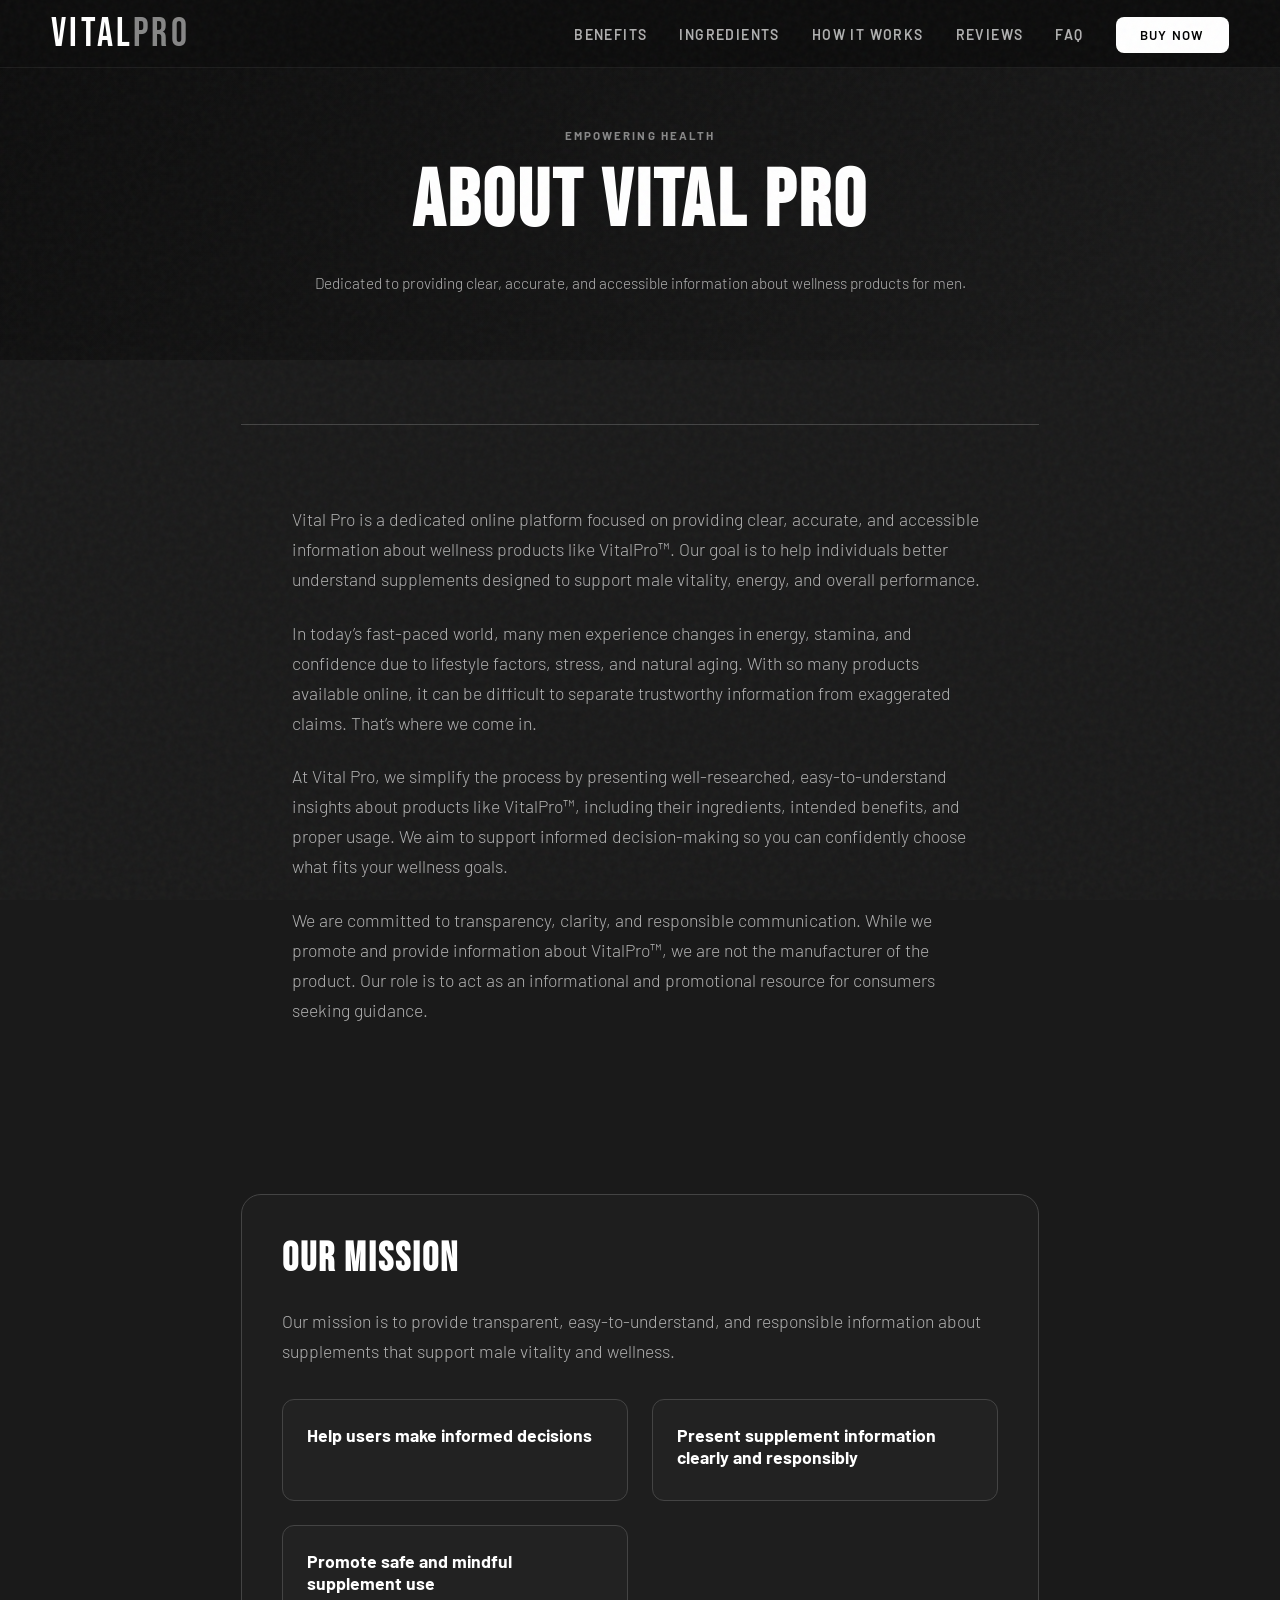
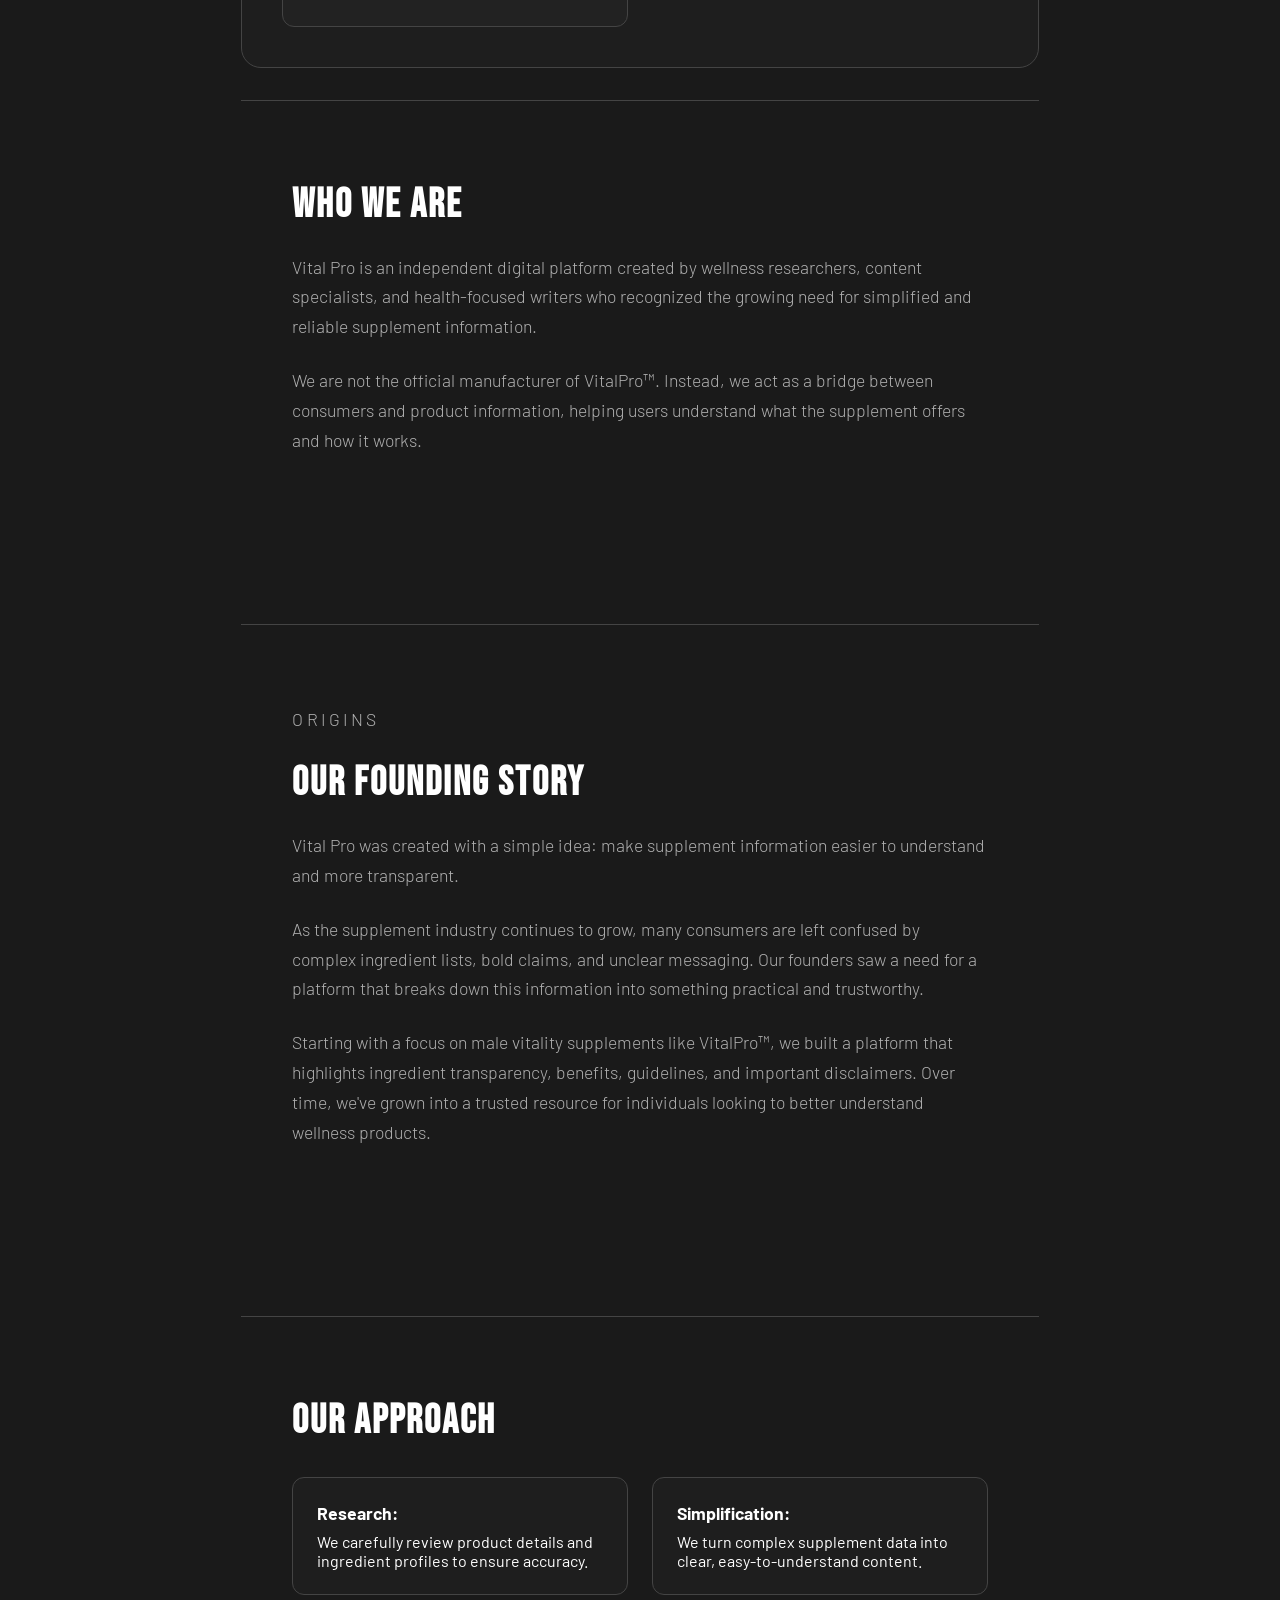
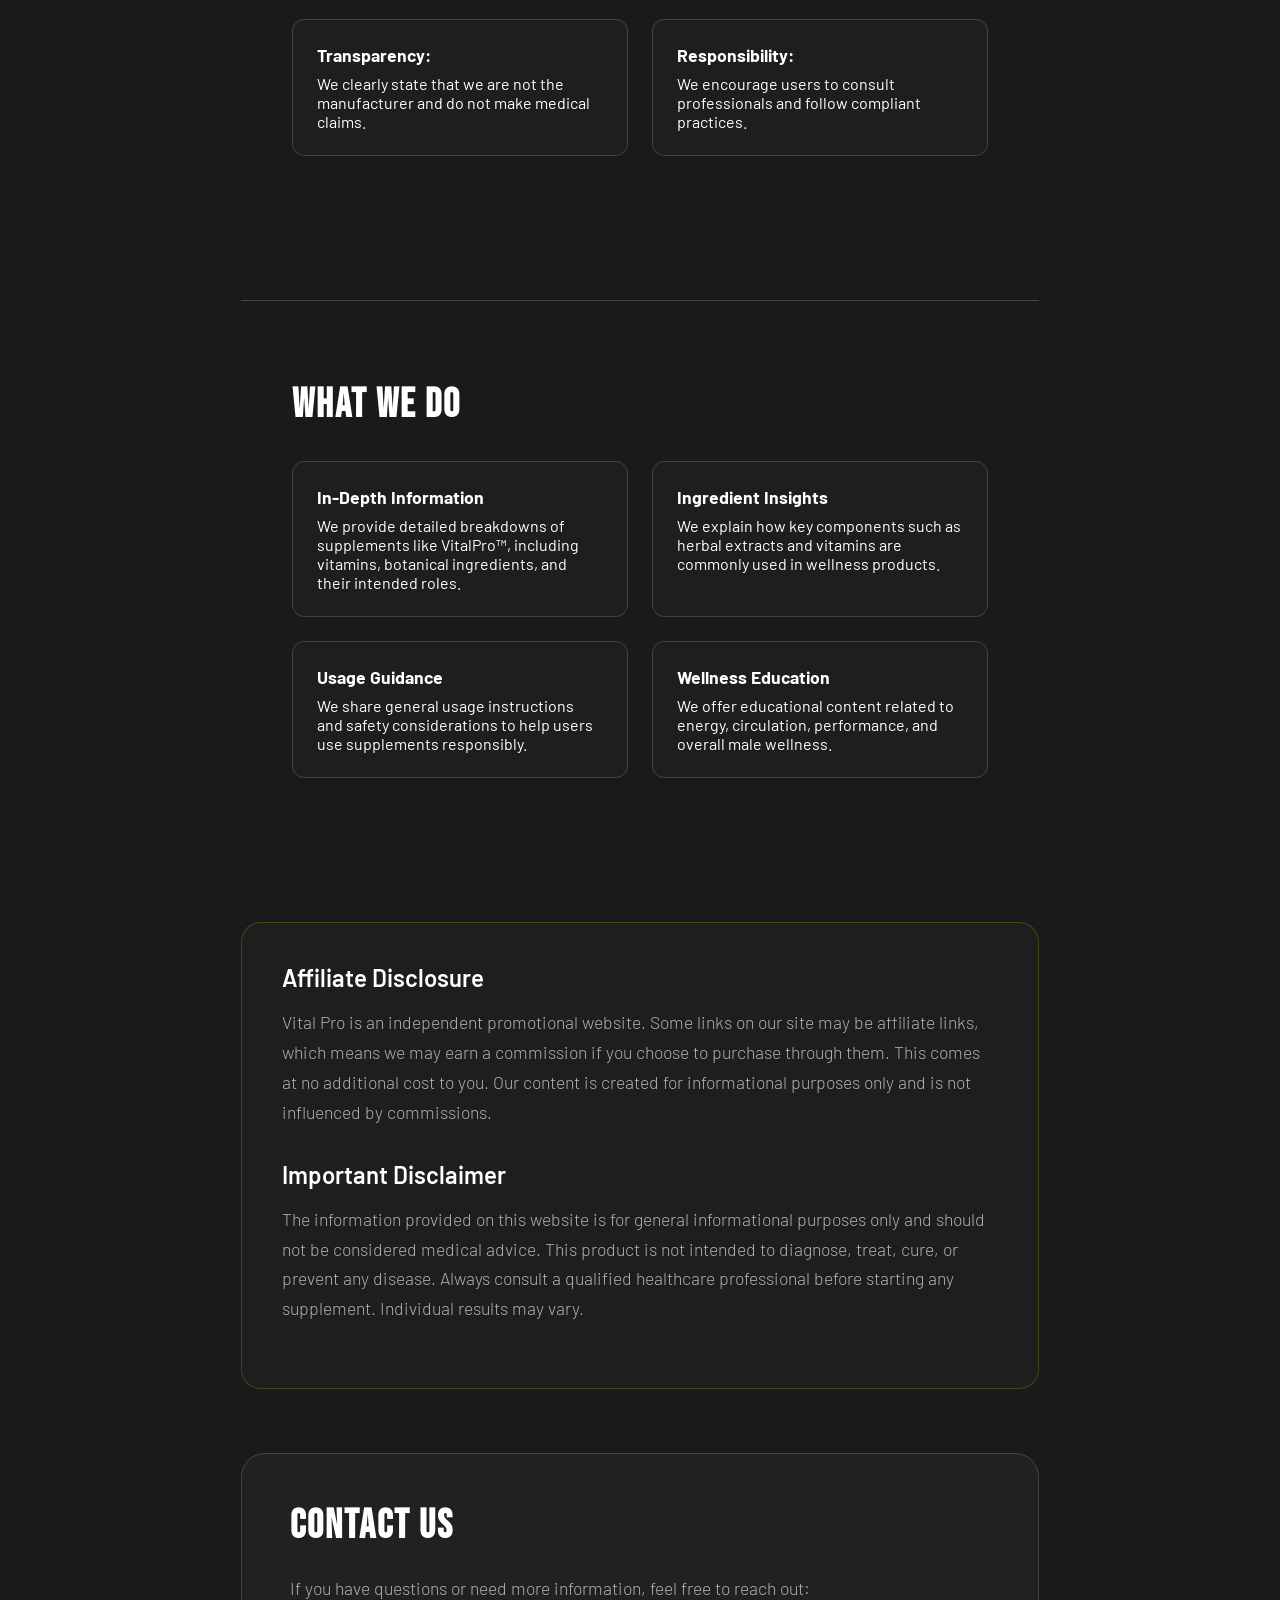
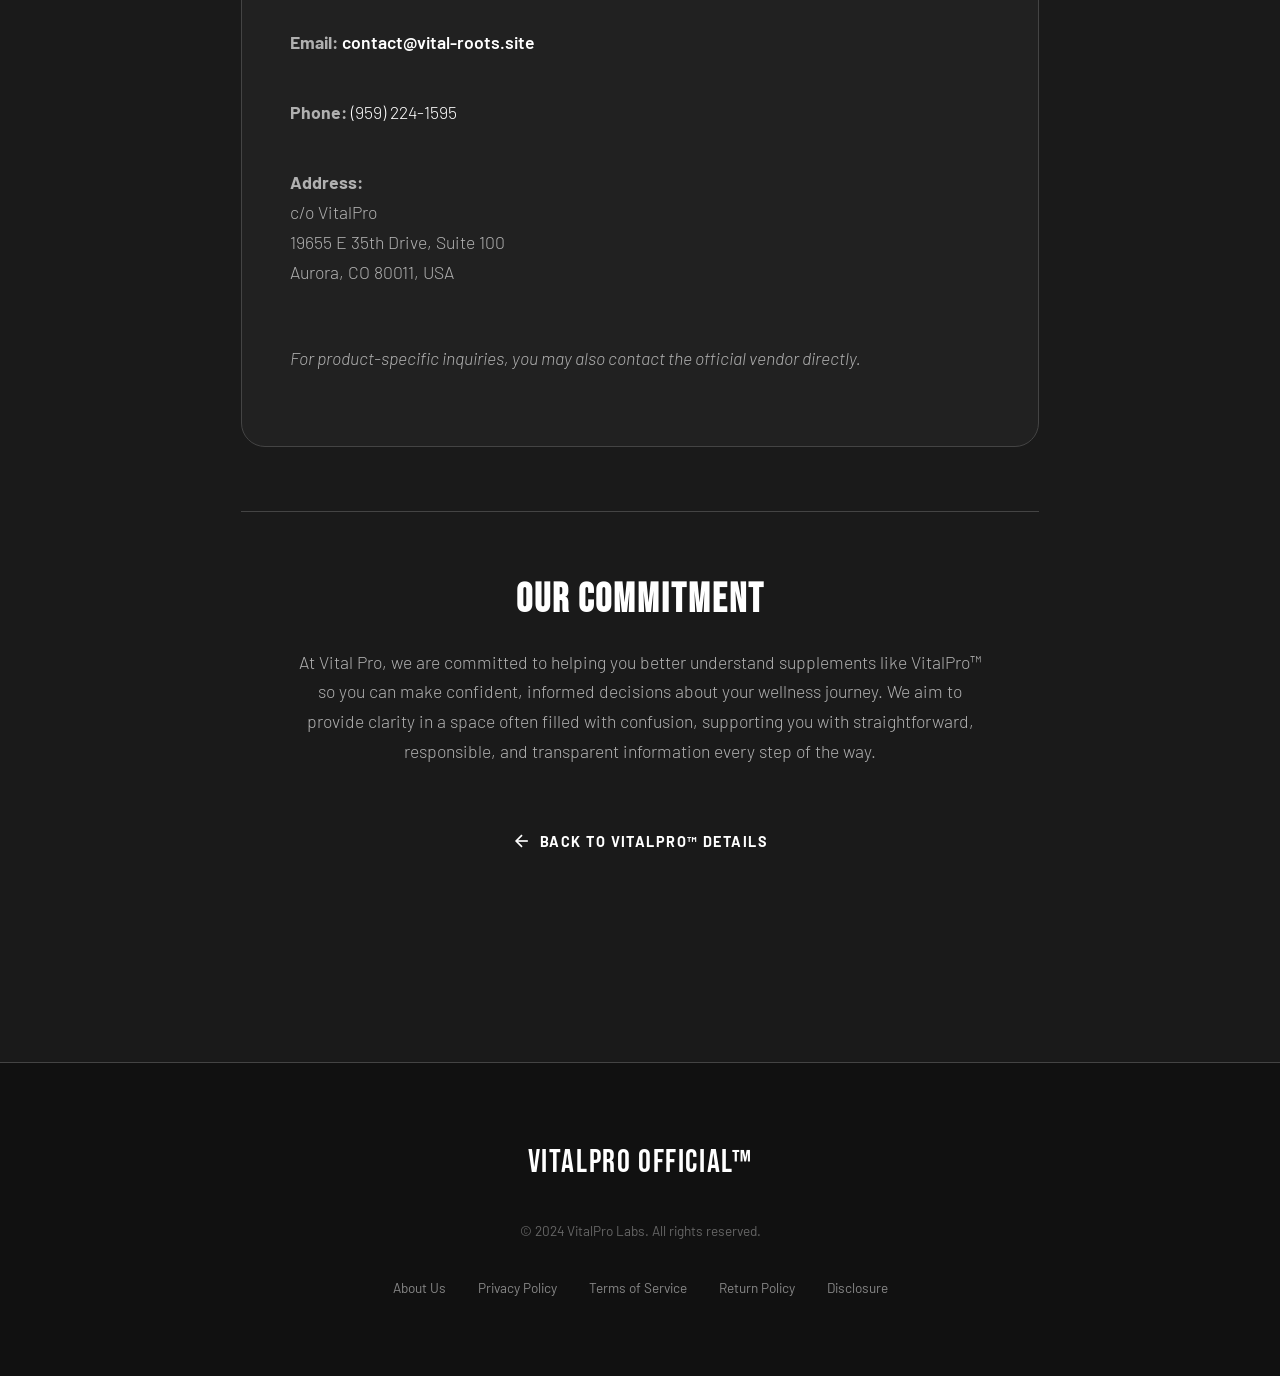
==== about-us.html @ 3b68b905 "finally completed" ====
<!DOCTYPE html>
<html lang="en">

<head>
    <meta charset="UTF-8">
    <meta name="viewport" content="width=device-width, initial-scale=1.0">
    <title>About Us | Vital Pro - Empowering Health</title>
    <meta name="description" content="Learn about Vital Pro, our mission to provide transparent and accessible information about wellness products for men.">
    
    <!-- Google Fonts -->
    <link rel="preconnect" href="https://fonts.googleapis.com">
    <link rel="preconnect" href="https://fonts.gstatic.com" crossorigin>
    <link href="https://fonts.googleapis.com/css2?family=Barlow:wght@300;400;500;600;700&family=Bebas+Neue&display=swap" rel="stylesheet">
    
    <link rel="stylesheet" href="style.css">
    <style>
        .about-hero {
            padding: 8rem var(--section-px) 4rem;
            background: linear-gradient(135deg, #0D0D0D 0%, #1A1A1A 100%);
            text-align: center;
        }

        .about-content {
            padding: 4rem var(--section-px);
            max-width: 900px;
            margin: 0 auto;
        }

        .about-section {
            margin-bottom: 4rem;
        }

        .about-section h2 {
            font-family: 'Bebas Neue', sans-serif;
            font-size: 2.5rem;
            color: var(--text);
            margin-bottom: 1.5rem;
            letter-spacing: 0.05em;
        }

        .about-section h3 {
            font-size: 1.5rem;
            color: var(--text);
            margin-bottom: 1rem;
            font-weight: 600;
        }

        .about-section p {
            font-size: 1.1rem;
            line-height: 1.7;
            color: var(--text-muted);
            margin-bottom: 1.5rem;
            font-weight: 300;
        }

        .mission-box {
            background: rgba(255, 255, 255, 0.02);
            border: 1px solid var(--border);
            padding: 2.5rem;
            border-radius: 20px;
            margin: 2rem 0;
        }

        .about-list {
            list-style: none;
            padding: 0;
            display: grid;
            grid-template-columns: repeat(auto-fit, minmax(280px, 1fr));
            gap: 1.5rem;
            margin-top: 2rem;
        }

        .about-item {
            background: rgba(255, 255, 255, 0.02);
            border: 1px solid var(--border);
            padding: 1.5rem;
            border-radius: 12px;
        }

        .about-item strong {
            display: block;
            color: var(--text);
            margin-bottom: 0.5rem;
            font-size: 1.1rem;
        }

        .contact-card {
            background: rgba(255, 255, 255, 0.03);
            border: 1px solid var(--border);
            padding: 3rem;
            border-radius: 24px;
            margin-top: 4rem;
        }

        .contact-details {
            display: flex;
            flex-direction: column;
            gap: 1rem;
            margin-top: 1.5rem;
        }

        .contact-link {
            color: var(--text);
            text-decoration: none;
            font-weight: 600;
            transition: opacity 0.2s;
        }

        .contact-link:hover {
            opacity: 0.7;
        }

        .back-link {
            display: inline-flex;
            align-items: center;
            gap: 0.5rem;
            color: var(--text);
            text-decoration: none;
            font-weight: 700;
            text-transform: uppercase;
            letter-spacing: 0.1em;
            margin-top: 4rem;
            font-size: 0.9rem;
            transition: transform 0.2s;
        }

        .back-link:hover {
            transform: translateX(-5px);
        }

        .back-link svg {
            width: 20px;
            height: 20px;
        }

        @media (max-width: 768px) {
            .about-hero {
                padding: 6rem var(--section-px) 3rem;
            }
            .about-section h2 {
                font-size: 2rem;
            }
        }
    </style>
</head>

<body>

    <!-- NAVBAR -->
    <nav class="navbar">
        <div class="navbar__inner">
            <a href="index.html" class="navbar__brand">VITAL<em>PRO</em></a>
            <ul class="navbar__links">
                <li><a href="index.html#benefits">Benefits</a></li>
                <li><a href="index.html#ingredients">Ingredients</a></li>
                <li><a href="index.html#how-it-works">How It Works</a></li>
                <li><a href="index.html#reviews">Reviews</a></li>
                <li><a href="index.html#faq">FAQ</a></li>
                <li><a href="index.html#order" class="navbar__buy">Buy Now</a></li>
            </ul>
        </div>
    </nav>

    <!-- HERO -->
    <header class="about-hero">
        <p class="results-section__tag">Empowering Health</p>
        <h1 class="results-section__title" style="font-size: clamp(3rem, 8vw, 5rem);">About Vital Pro</h1>
        <p class="results-section__lead" style="max-width: 700px; margin: 0 auto;">Dedicated to providing clear, accurate, and accessible information about wellness products for men.</p>
    </header>

    <main class="about-content">
        <!-- Intro Section -->
        <section class="about-section">
            <p>
                Vital Pro is a dedicated online platform focused on providing clear, accurate, and accessible information about wellness products like VitalPro™. Our goal is to help individuals better understand supplements designed to support male vitality, energy, and overall performance.
            </p>
            <p>
                In today’s fast-paced world, many men experience changes in energy, stamina, and confidence due to lifestyle factors, stress, and natural aging. With so many products available online, it can be difficult to separate trustworthy information from exaggerated claims. That’s where we come in.
            </p>
            <p>
                At Vital Pro, we simplify the process by presenting well-researched, easy-to-understand insights about products like VitalPro™, including their ingredients, intended benefits, and proper usage. We aim to support informed decision-making so you can confidently choose what fits your wellness goals.
            </p>
            <p>
                We are committed to transparency, clarity, and responsible communication. While we promote and provide information about VitalPro™, we are not the manufacturer of the product. Our role is to act as an informational and promotional resource for consumers seeking guidance.
            </p>
        </section>

        <!-- Mission -->
        <section class="about-section mission-box">
            <h2>Our Mission</h2>
            <p>Our mission is to provide transparent, easy-to-understand, and responsible information about supplements that support male vitality and wellness.</p>
            <ul class="about-list">
                <li class="about-item">
                    <strong>Help users make informed decisions</strong>
                </li>
                <li class="about-item">
                    <strong>Present supplement information clearly and responsibly</strong>
                </li>
                <li class="about-item">
                    <strong>Promote safe and mindful supplement use</strong>
                </li>
            </ul>
        </section>

        <!-- Who We Are -->
        <section class="about-section">
            <h2>Who We Are</h2>
            <p>Vital Pro is an independent digital platform created by wellness researchers, content specialists, and health-focused writers who recognized the growing need for simplified and reliable supplement information.</p>
            <p>We are not the official manufacturer of VitalPro™. Instead, we act as a bridge between consumers and product information, helping users understand what the supplement offers and how it works.</p>
        </section>

        <!-- Origins -->
        <section class="about-section">
            <p class="results-section__tag" style="text-align: left;">Origins</p>
            <h2>Our Founding Story</h2>
            <p>Vital Pro was created with a simple idea: make supplement information easier to understand and more transparent.</p>
            <p>As the supplement industry continues to grow, many consumers are left confused by complex ingredient lists, bold claims, and unclear messaging. Our founders saw a need for a platform that breaks down this information into something practical and trustworthy.</p>
            <p>Starting with a focus on male vitality supplements like VitalPro™, we built a platform that highlights ingredient transparency, benefits, guidelines, and important disclaimers. Over time, we've grown into a trusted resource for individuals looking to better understand wellness products.</p>
        </section>

        <!-- Approach -->
        <section class="about-section">
            <h2>Our Approach</h2>
            <div class="about-list">
                <div class="about-item">
                    <strong>Research:</strong>
                    We carefully review product details and ingredient profiles to ensure accuracy.
                </div>
                <div class="about-item">
                    <strong>Simplification:</strong>
                    We turn complex supplement data into clear, easy-to-understand content.
                </div>
                <div class="about-item">
                    <strong>Transparency:</strong>
                    We clearly state that we are not the manufacturer and do not make medical claims.
                </div>
                <div class="about-item">
                    <strong>Responsibility:</strong>
                    We encourage users to consult professionals and follow compliant practices.
                </div>
            </div>
        </section>

        <!-- What We Do -->
        <section class="about-section">
            <h2>What We Do</h2>
            <div class="about-list">
                <div class="about-item">
                    <strong>In-Depth Information</strong>
                    We provide detailed breakdowns of supplements like VitalPro™, including vitamins, botanical ingredients, and their intended roles.
                </div>
                <div class="about-item">
                    <strong>Ingredient Insights</strong>
                    We explain how key components such as herbal extracts and vitamins are commonly used in wellness products.
                </div>
                <div class="about-item">
                    <strong>Usage Guidance</strong>
                    We share general usage instructions and safety considerations to help users use supplements responsibly.
                </div>
                <div class="about-item">
                    <strong>Wellness Education</strong>
                    We offer educational content related to energy, circulation, performance, and overall male wellness.
                </div>
            </div>
        </section>

        <!-- Affiliates & Legal -->
        <section class="about-section mission-box" style="border-style: solid; border-color: rgba(255,215,0,0.2);">
            <h3>Affiliate Disclosure</h3>
            <p>Vital Pro is an independent promotional website. Some links on our site may be affiliate links, which means we may earn a commission if you choose to purchase through them. This comes at no additional cost to you. Our content is created for informational purposes only and is not influenced by commissions.</p>
            
            <h3 style="margin-top: 2rem;">Important Disclaimer</h3>
            <p>The information provided on this website is for general informational purposes only and should not be considered medical advice. This product is not intended to diagnose, treat, cure, or prevent any disease. Always consult a qualified healthcare professional before starting any supplement. Individual results may vary.</p>
        </section>

        <!-- Contact Us -->
        <section class="about-section contact-card">
            <h2>Contact Us</h2>
            <p>If you have questions or need more information, feel free to reach out:</p>
            <div class="contact-details">
                <p><strong>Email:</strong> <a href="mailto:contact@vital-roots.site" class="contact-link">contact@vital-roots.site</a></p>
                <p><strong>Phone:</strong> <span style="color: var(--text);">(959) 224-1595</span></p>
                <p><strong>Address:</strong><br>
                c/o VitalPro<br>
                19655 E 35th Drive, Suite 100<br>
                Aurora, CO 80011, USA</p>
            </div>
            <p style="margin-top: 2rem; font-style: italic;">For product-specific inquiries, you may also contact the official vendor directly.</p>
        </section>

        <!-- Commitment -->
        <section class="about-section" style="text-align: center; border-top: 1px solid var(--border); padding-top: 4rem;">
            <h2>Our Commitment</h2>
            <p style="max-width: 700px; margin: 0 auto;">
                At Vital Pro, we are committed to helping you better understand supplements like VitalPro™ so you can make confident, informed decisions about your wellness journey. We aim to provide clarity in a space often filled with confusion, supporting you with straightforward, responsible, and transparent information every step of the way.
            </p>
            
            <a href="index.html" class="back-link">
                <svg viewBox="0 0 24 24" fill="none" stroke="currentColor" stroke-width="2">
                    <line x1="19" y1="12" x2="5" y2="12"></line>
                    <polyline points="12 19 5 12 12 5"></polyline>
                </svg>
                Back to VitalPro™ Details
            </a>
        </section>
    </main>

    <!-- FOOTER -->
    <footer class="footer">
        <div class="footer__container">
            <div class="footer__brand">VITALPRO OFFICIAL™</div>
            <p class="footer__copyright">© 2024 VitalPro Labs. All rights reserved.</p>
            <div class="footer__links">
                <a href="about-us.html">About Us</a>
                <a href="privacy-policy.html">Privacy Policy</a>
                <a href="terms-of-use.html">Terms of Service</a>
                <a href="return-policy.html">Return Policy</a>
                <a href="disclosure.html">Disclosure</a>
            </div>
        </div>
    </footer>

</body>

</html>
---- style.css ----
/* ── RESET & BASE ── */
*,
*::before,
*::after {
    box-sizing: border-box;
    margin: 0;
    padding: 0;
}

:root {
    --bg: #1A1A1A;
    --bg-soft: #2A2A2A;
    --bg-panel: #222222;
    --text: #FFFFFF;
    --text-muted: #B0B0B0;
    --border: #444444;
    --glass: rgba(255, 255, 255, 0.04);
    --glass-b: rgba(255, 255, 255, 0.08);
    --ink: #1A1A1A;
    --nav-height: 68px;
    --ticker-height: 30px;
    --hero-height: calc(100vh - var(--nav-height) - var(--ticker-height));
    --section-px: clamp(1.5rem, 4vw, 5rem);
}

html {
    scroll-behavior: smooth;
}

body {
    font-family: 'Barlow', sans-serif;
    background: var(--bg);
    color: var(--text);
    overflow-x: hidden;
}

/* ── SUBTLE NOISE TEXTURE ── */
body::before {
    content: '';
    position: fixed;
    inset: 0;
    background-image: url("data:image/svg+xml,%3Csvg viewBox='0 0 200 200' xmlns='http://www.w3.org/2000/svg'%3E%3Cfilter id='n'%3E%3CfeTurbulence type='fractalNoise' baseFrequency='0.75' numOctaves='4' stitchTiles='stitch'/%3E%3C/filter%3E%3Crect width='100%25' height='100%25' filter='url(%23n)' opacity='1'/%3E%3C/svg%3E");
    opacity: 0.04;
    pointer-events: none;
    z-index: 9999;
}

/* ── NAVBAR ── */
.navbar {
    position: fixed;
    top: 0;
    left: 0;
    width: 100%;
    height: var(--nav-height);
    background: rgba(13, 13, 13, 0.96);
    backdrop-filter: blur(24px);
    -webkit-backdrop-filter: blur(24px);
    border-bottom: 1px solid rgba(255, 255, 255, 0.07);
    padding: 0 var(--section-px);
    z-index: 100;
}

.navbar__inner {
    max-width: 1280px;
    width: 100%;
    height: 100%;
    margin: 0 auto;
    display: flex;
    justify-content: space-between;
    align-items: center;
}

.navbar__brand {
    font-family: 'Bebas Neue', sans-serif;
    font-size: 2.5rem;
    color: var(--text);
    text-decoration: none;
    letter-spacing: 0.08em;
    line-height: 1;
}

.navbar__brand em {
    font-style: normal;
    color: var(--text);
    opacity: 0.5;
}

.navbar__links {
    display: flex;
    gap: 2rem;
    list-style: none;
    align-items: center;
}

.navbar__links a {
    color: var(--text-muted);
    text-decoration: none;
    font-weight: 600;
    font-size: 0.875rem;
    text-transform: uppercase;
    letter-spacing: 0.1em;
    transition: color 0.2s;
}

.navbar__links a:hover {
    color: var(--text);
}

/* Navbar Buy Now button */
.navbar__buy {
    background: #fff;
    color: #000 !important;
    padding: 0.6rem 1.5rem;
    border-radius: 8px;
    transition: background 0.2s, transform 0.15s, box-shadow 0.2s !important;
    font-weight: 700;
    font-size: 0.82rem !important;
}

.navbar__buy:hover {
    color: #000 !important;
    background: #E8E8E8;
    transform: translateY(-1px);
    box-shadow: 0 6px 24px rgba(255, 255, 255, 0.15) !important;
}

/* ── TICKER (Tightened) ── */
.ticker-bar {
    position: relative;
    z-index: 10;
    height: 34px;
    background: #111111;
    border-bottom: 1px solid var(--border);
    overflow: hidden;
    white-space: nowrap;
    margin-top: var(--nav-height);
    display: flex;
    align-items: center;
    padding: 0 var(--section-px);
}

@media (max-height: 800px) {
    :root {
        --ticker-height: 30px;
    }

    .ticker-bar {
        height: 30px;
        font-size: 0.75rem;
    }
}

.ticker-inner {
    display: inline-flex;
    gap: 3rem;
    animation: ticker 40s linear infinite;
}

.ticker-item {
    display: inline-flex;
    align-items: center;
    gap: 0.55rem;
    color: var(--text-muted);
}

.ticker-item svg {
    width: 12px;
    height: 12px;
    color: var(--text);
    flex-shrink: 0;
}

.ticker-item span {
    font-size: 0.7rem;
    font-weight: 600;
    letter-spacing: 0.12em;
    text-transform: uppercase;
}

/* ── HERO ── */
.hero {
    position: relative;
    min-height: var(--hero-height);
    display: flex;
    align-items: center;
    padding: 0 var(--section-px);
    background: #0D0D0D;
    overflow: visible;
    /* Changed from hidden to prevent cropping */
}

/* Inner grid — same pattern as all other sections */
.hero__inner {
    max-width: 1440px;
    /* Increased from 1280px for better spread on wide screens */
    width: 100%;
    margin: 0 auto;
    display: grid;
    grid-template-columns: 1.1fr 0.9fr;
    align-items: center;
    gap: clamp(1.5rem, 4vw, 4rem);
    min-height: var(--hero-height);
    padding: 2rem 0;
    /* Vertical breathing room */
    position: relative;
    z-index: 1;
}

/* Hero background */
.hero__bg {
    position: absolute;
    inset: 0;
    background:
        radial-gradient(ellipse 55% 70% at 72% 50%, rgba(255, 255, 255, 0.03) 0%, transparent 65%),
        linear-gradient(135deg, #1A1A1A 0%, #1E1E1E 50%, #1C1C1C 100%);
    z-index: 0;
}

/* Right panel — soft black */
.hero::after {
    content: '';
    position: absolute;
    right: 0;
    top: 0;
    width: 48%;
    height: 100%;
    background: var(--bg-soft);
    clip-path: polygon(8% 0%, 100% 0%, 100% 100%, 0% 100%);
    z-index: 0;
}

.hero__copy {
    position: relative;
    z-index: 5;
    display: flex;
    flex-direction: column;
    justify-content: center;
    min-width: 0;
    /* Compress vertically on short screens */
    overflow: visible;
}

.hero__badge-pill {
    display: inline-flex;
    align-items: center;
    gap: 0.6rem;
    background: rgba(255, 255, 255, 0.05);
    border: 1px solid rgba(255, 255, 255, 0.1);
    padding: 0.45rem 1rem;
    border-radius: 100px;
    font-size: 0.68rem;
    font-weight: 700;
    color: var(--text-muted);
    text-transform: uppercase;
    letter-spacing: 0.1em;
    margin-bottom: 0.3rem;
    width: fit-content;
    opacity: 0;
    animation: fadeUp 0.6s 0.1s ease forwards;
}

.hero__badge-pill .dot {
    width: 6px;
    height: 6px;
    background: #FF3D77;
    border-radius: 50%;
    box-shadow: 0 0 10px rgba(255, 61, 119, 0.5);
}

.hero__main-title {
    font-family: 'Barlow', sans-serif;
    font-size: clamp(1.4rem, 3.8svh, 3rem);
    /* Smaller scale */
    font-weight: 900;
    line-height: 0.9;
    color: var(--text);
    margin-bottom: 0.2rem;
    letter-spacing: -0.03em;
    opacity: 0;
    animation: fadeUp 0.7s 0.2s ease forwards;
}

.hero__main-title span {
    color: rgba(255, 255, 255, 0.3);
}

.hero__lead-text {
    font-size: clamp(0.85rem, 1svh, 0.95rem);
    font-weight: 400;
    line-height: 1.4;
    color: var(--text-muted);
    margin-bottom: 0.2rem;
    /* Significantly reduced gap */
    max-width: 420px;
    opacity: 0;
    animation: fadeUp 0.7s 0.3s ease forwards;
}

.hero__benefits-list {
    margin-bottom: 0.3rem;
    opacity: 0;
    animation: fadeUp 0.7s 0.4s ease forwards;
}

.hero__benefits-title {
    font-size: 0.88rem;
    font-weight: 600;
    color: var(--text);
    margin-bottom: 0.3rem;
    opacity: 0.9;
}

.check-list {
    list-style: none;
    display: flex;
    flex-direction: column;
    gap: 0.2rem;
    /* Even tighter */
}

.check-list li {
    display: flex;
    align-items: center;
    gap: 0.7rem;
    font-size: clamp(0.75rem, 0.8svh, 0.88rem);
    /* Slightly smaller */
    font-weight: 500;
    color: var(--text-muted);
}

.check-circle {
    width: 22px;
    height: 22px;
    background: rgba(255, 255, 255, 0.08);
    border-radius: 50%;
    display: flex;
    align-items: center;
    justify-content: center;
    flex-shrink: 0;
}

.check-circle svg {
    width: 14px;
    height: 14px;
    color: var(--text);
}

/* Thumbnail styles removed */

/* Old CTA Button styles preserved further down */

.hero__availability {
    display: flex;
    align-items: center;
    gap: 0.6rem;
    font-size: clamp(0.7rem, 0.8vw, 0.82rem);
    color: var(--text-muted);
}

.status-dot {
    width: 8px;
    height: 8px;
    background: #4ADE80;
    /* Green availability signal */
    border-radius: 50%;
    box-shadow: 0 0 8px rgba(74, 222, 128, 0.6);
    animation: pulse 2s infinite;
}

/* ── WHY BOX ── */
.why-box {
    background: var(--bg-soft);
    border: 1px solid var(--border);
    border-radius: 12px;
    padding: 0.9rem 1.3rem;
    margin-bottom: 0.95rem;
    opacity: 0;
    animation: fadeUp 0.7s 0.55s ease forwards;
}

.why-box h2 {
    font-family: 'Bebas Neue', sans-serif;
    font-size: 1.35rem;
    letter-spacing: 0.12em;
    color: var(--text);
    margin-bottom: 0.7rem;
}

.benefits {
    list-style: none;
    display: grid;
    grid-template-columns: 1fr 1fr;
    gap: 0.45rem 1.2rem;
}

.benefits li {
    font-size: 0.88rem;
    font-weight: 400;
    color: var(--text-muted);
    display: flex;
    align-items: center;
    gap: 0.45rem;
    line-height: 1.35;
}

.benefits li svg.icon-check {
    color: var(--text);
    width: 15px;
    height: 15px;
    flex-shrink: 0;
}

/* ── CTA GROUP ── */
.cta-group {
    display: flex;
    flex-direction: column;
    gap: 0.4rem;
    opacity: 0;
    animation: fadeUp 0.7s 0.55s ease forwards;
}

.cta-btn {
    display: inline-flex;
    align-items: center;
    justify-content: center;
    gap: 0.85rem;
    padding: 0.55rem 2.2rem;
    /* Ultra-slim height */
    background: #FFFFFF;
    color: #000000;
    border-radius: 12px;
    font-size: 0.85rem;
    /* Smaller text for slim look */
    font-weight: 800;
    text-transform: uppercase;
    letter-spacing: 0.06em;
    text-decoration: none;
    transition: background 0.2s ease, transform 0.2s ease, box-shadow 0.2s ease;
    box-shadow: 0 8px 32px rgba(255, 255, 255, 0.12);
    width: fit-content;
}

.cta-btn:hover {
    background: #EBEBEB;
    transform: translateY(-2px);
    box-shadow: 0 14px 44px rgba(255, 255, 255, 0.2);
}

.cta-btn:active {
    transform: translateY(0);
}

.icon-arrow,
.icon-flame {
    width: 18px;
    height: 18px;
    flex-shrink: 0;
}

.cta-btn .icon-arrow {
    transition: transform 0.2s;
}

.cta-btn:hover .icon-arrow {
    transform: translateX(4px);
}

.discount-note {
    font-size: 0.78rem;
    color: #666666;
    font-style: italic;
    display: flex;
    align-items: center;
    gap: 0.4rem;
}

.discount-note strong {
    color: var(--text-muted);
    font-style: normal;
}

.discount-note .icon-flame {
    color: #FF7A30;
    width: 14px;
    height: 14px;
}

/* ── RIGHT VISUAL ── */
.hero__visual {
    position: relative;
    z-index: 2;
    display: flex;
    justify-content: center;
    align-items: center;
    height: 100%;
    min-width: 0;
}

.product-wrap {
    position: relative;
    height: clamp(450px, 96%, 820px);
    /* Taller wrap */
    width: 100%;
    max-width: 500px;
    margin: 0 auto;
}

.product-img {
    width: 100%;
    height: 100%;
    object-fit: contain;
    filter:
        drop-shadow(0 24px 48px rgba(0, 0, 0, 0.7)) drop-shadow(0 0 40px rgba(255, 255, 255, 0.06));
    animation: floatImg 5s ease-in-out infinite;
    position: relative;
    z-index: 1;
    transform: scale(1.6);
    /* Even larger scale */
}

/* Radial glow blob */
.glow {
    position: absolute;
    top: 50%;
    left: 50%;
    width: 120%;
    height: 120%;
    /* Larger glow for larger image */
    transform: translate(-50%, -50%);
    background: radial-gradient(circle,
            rgba(255, 255, 255, 0.08) 0%,
            rgba(255, 255, 255, 0.02) 40%,
            transparent 70%);
    border-radius: 50%;
    animation: breathe 4s ease-in-out infinite;
    pointer-events: none;
}

/* ── STAT CHIPS ── */
.chip {
    position: absolute;
    background: rgba(28, 28, 28, 0.95);
    border: 1px solid var(--border);
    backdrop-filter: blur(16px);
    -webkit-backdrop-filter: blur(16px);
    border-radius: 10px;
    padding: 0.55rem 1rem;
    font-size: 0.8rem;
    font-weight: 600;
    white-space: nowrap;
    z-index: 3;
    opacity: 0;
    animation: popIn 0.5s ease forwards;
    box-shadow: 0 4px 20px rgba(0, 0, 0, 0.5);
}

.chip--1 {
    top: 12%;
    left: 2%;
    animation-delay: 0.9s;
}

.chip--2 {
    bottom: 18%;
    left: 5%;
    animation-delay: 1.2s;
}

.chip--3 {
    top: 38%;
    right: 2%;
    animation-delay: 1.5s;
}

.chip__label {
    color: #666666;
    font-weight: 400;
    display: block;
    font-size: 0.65rem;
    letter-spacing: 0.08em;
    text-transform: uppercase;
}

.chip__val {
    color: var(--text);
    font-size: 1.05rem;
    display: block;
    margin-top: 2px;
    font-weight: 700;
}

/* ── MEDIUM SCREEN (900–1280px) ── */
@media (min-width: 900px) and (max-width: 1280px) {
    .hero__inner {
        gap: 2rem;
    }

    .hero__main-title {
        font-size: clamp(1.8rem, 2.8vw, 3rem);
    }

    .check-list li {
        font-size: 0.84rem;
    }

    .product-wrap {
        height: clamp(360px, 78%, 640px);
    }

    .chip {
        padding: 0.42rem 0.78rem;
        font-size: 0.72rem;
    }

    .chip__val {
        font-size: 0.88rem;
    }
}

/* ── MOBILE (< 900px) ── */
@media (max-width: 900px) {
    :root {
        --section-px: 1.25rem;
    }

    .hero {
        height: auto;
        min-height: 100svh;
        align-items: flex-start;
        padding: 2.5rem var(--section-px) 3rem;
    }

    .hero__inner {
        grid-template-columns: 1fr;
        gap: 2rem;
        text-align: center;
        height: auto;
    }

    .hero::after {
        display: none;
    }

    .hero__copy {
        max-width: 100%;
        align-items: center;
    }

    .check-list {
        grid-template-columns: 1fr;
        text-align: left;
    }

    .hero__badge-pill {
        margin: 0 auto clamp(0.5rem, 1.2svh, 1rem);
    }

    .hero__lead-text {
        max-width: 100%;
    }

    .cta-group {
        align-items: center;
    }

    .hero__visual {
        order: -1;
        height: auto;
    }

    .chip--1,
    .chip--2,
    .chip--3 {
        display: none;
    }

    .product-wrap {
        height: clamp(220px, 45vw, 320px);
        aspect-ratio: 3/4;
        margin: 0 auto;
    }
}

/* ── ANIMATIONS ── */
@keyframes fadeUp {
    from {
        opacity: 0;
        transform: translateY(20px);
    }

    to {
        opacity: 1;
        transform: translateY(0);
    }
}

@keyframes floatImg {

    0%,
    100% {
        transform: translateY(0);
    }

    50% {
        transform: translateY(-12px);
    }
}

@keyframes breathe {

    0%,
    100% {
        opacity: 0.7;
        transform: translate(-50%, -50%) scale(1);
    }

    50% {
        opacity: 1;
        transform: translate(-50%, -50%) scale(1.18);
    }
}

@keyframes pulse {

    0%,
    100% {
        opacity: 1;
        transform: scale(1);
    }

    50% {
        opacity: 0.35;
        transform: scale(0.65);
    }
}

@keyframes ticker {
    from {
        transform: translateX(0);
    }

    to {
        transform: translateX(-50%);
    }
}

@keyframes popIn {
    from {
        opacity: 0;
        transform: scale(0.75);
    }

    to {
        opacity: 1;
        transform: scale(1);
    }
}

@keyframes shine-sweep {
    0% {
        transform: translateX(-130%);
    }

    60% {
        transform: translateX(200%);
    }

    100% {
        transform: translateX(200%);
    }
}

/* ── WHY MEN SECTION ── */
.why-section {
    background: var(--bg-soft);
    border-top: 1px solid var(--border);
    padding: 5rem var(--section-px);
}

.why-section__inner {
    max-width: 1280px;
    margin: 0 auto;
    display: flex;
    flex-direction: column;
    gap: 4rem;
}

/* Centred header block */
.why-section__header {
    text-align: center;
    max-width: 780px;
    margin: 0 auto;
}

.why-section__title {
    font-family: 'Bebas Neue', sans-serif;
    font-size: clamp(2rem, 4vw, 3.2rem);
    letter-spacing: 0.06em;
    color: var(--text);
    margin-bottom: 1.1rem;
    line-height: 1.05;
}

.why-section__lead {
    font-size: clamp(0.95rem, 1.3vw, 1.08rem);
    font-weight: 300;
    line-height: 1.8;
    color: var(--text-muted);
}

/* Symmetric body: equal 50/50 columns, same height */
.why-section__body {
    display: grid;
    grid-template-columns: 1fr 1fr;
    gap: 2.5rem;
    align-items: stretch;
}

/* ── LEFT column ── */
.why-section__left {
    display: flex;
    flex-direction: column;
    gap: 1.5rem;
    justify-content: center;
    padding: 2rem 2.2rem;
    background: rgba(255, 255, 255, 0.03);
    border: 1px solid var(--border);
    border-radius: 16px;
}

.why-section__sub {
    font-size: clamp(0.95rem, 1.2vw, 1.05rem);
    font-weight: 300;
    line-height: 1.8;
    color: var(--text-muted);
}

.why-section__callout {
    display: flex;
    flex-direction: column;
    gap: 0.5rem;
    padding: 1.4rem 1.6rem;
    background: rgba(255, 255, 255, 0.07);
    border: 1px solid rgba(255, 255, 255, 0.18);
    border-left: 3px solid var(--text);
    border-radius: 10px;
    position: relative;
    overflow: hidden;
}

.why-section__callout::before {
    content: '';
    position: absolute;
    inset: 0;
    background: linear-gradient(135deg, rgba(255, 255, 255, 0.04) 0%, transparent 60%);
    pointer-events: none;
}

.why-section__callout-tag {
    font-size: 0.68rem;
    font-weight: 700;
    letter-spacing: 0.18em;
    text-transform: uppercase;
    color: #888888;
    margin-bottom: 0.2rem;
}

.why-section__callout-headline {
    font-family: 'Bebas Neue', sans-serif;
    font-size: clamp(1.4rem, 2.2vw, 1.9rem);
    letter-spacing: 0.04em;
    color: var(--text);
    line-height: 1.1;
}

.why-section__callout-body {
    font-size: 0.92rem;
    font-weight: 300;
    line-height: 1.7;
    color: var(--text-muted);
}

/* ── RIGHT column ── */
.why-section__right {
    padding: 2rem 2.2rem;
    background: rgba(255, 255, 255, 0.03);
    border: 1px solid var(--border);
    border-radius: 16px;
    display: flex;
    flex-direction: column;
}

.why-section__label {
    font-size: 0.75rem;
    font-weight: 700;
    letter-spacing: 0.16em;
    text-transform: uppercase;
    color: #666666;
    margin-bottom: 1.2rem;
}

/* 2x2 grid of impact cards */
.why-section__grid {
    list-style: none;
    display: grid;
    grid-template-columns: 1fr 1fr;
    gap: 1rem;
    flex: 1;
}

.why-section__grid li {
    display: flex;
    flex-direction: column;
    align-items: flex-start;
    gap: 0.65rem;
    padding: 1.1rem 1.2rem;
    background: rgba(255, 255, 255, 0.04);
    border: 1px solid var(--border);
    border-radius: 12px;
    transition: background 0.2s, border-color 0.2s;
    cursor: default;
}

.why-section__grid li:hover {
    background: rgba(255, 255, 255, 0.08);
    border-color: #666666;
}

.why-section__grid li svg {
    width: 20px;
    height: 20px;
    color: var(--text-muted);
    flex-shrink: 0;
}

.why-section__grid li span {
    font-size: 0.9rem;
    font-weight: 500;
    color: var(--text);
    line-height: 1.3;
}

/* Responsive */
@media (max-width: 768px) {
    .why-section {
        padding: 3.5rem var(--section-px);
    }

    .why-section__body {
        grid-template-columns: 1fr;
    }

    .why-section__header {
        text-align: left;
    }

    .why-section__grid {
        grid-template-columns: 1fr 1fr;
    }
}

/* ── ABOUT VITALPRO SECTION ── */
.about-section {
    background: var(--bg);
    border-top: 1px solid var(--border);
    padding: 5rem var(--section-px);
}

.about-section__inner {
    max-width: 1280px;
    margin: 0 auto;
    display: grid;
    grid-template-columns: 1fr 1fr;
    gap: 4rem;
    align-items: start;
}

/* ── LEFT: text ── */
.about-section__content {
    display: flex;
    flex-direction: column;
    gap: 1.6rem;
}

.about-section__tag {
    font-size: 0.72rem;
    font-weight: 700;
    letter-spacing: 0.18em;
    text-transform: uppercase;
    color: #666666;
    margin-bottom: 0.8rem;
}

.about-section__title {
    font-family: 'Bebas Neue', sans-serif;
    font-size: clamp(2rem, 3.5vw, 3rem);
    letter-spacing: 0.05em;
    color: var(--text);
    line-height: 1.05;
    margin: 0;
}

.about-section__lead {
    font-size: clamp(0.93rem, 1.2vw, 1.05rem);
    font-weight: 300;
    line-height: 1.8;
    color: var(--text-muted);
}

/* Focus list */
.about-section__focus {
    display: flex;
    flex-direction: column;
    gap: 0.8rem;
}

.about-section__focus-label {
    font-size: 0.75rem;
    font-weight: 700;
    letter-spacing: 0.14em;
    text-transform: uppercase;
    color: #666666;
}

.about-section__list {
    list-style: none;
    display: flex;
    flex-direction: column;
    gap: 0.6rem;
}

.about-section__list li {
    display: flex;
    align-items: center;
    gap: 0.8rem;
    font-size: 0.95rem;
    font-weight: 500;
    color: var(--text);
    padding: 0.62rem 1rem;
    background: rgba(255, 255, 255, 0.03);
    border: 1px solid var(--border);
    border-radius: 8px;
    transition: background 0.2s, border-color 0.2s;
}

.about-section__list li:hover {
    background: rgba(255, 255, 255, 0.07);
    border-color: #666666;
}

.about-section__list li svg {
    width: 16px;
    height: 16px;
    color: var(--text-muted);
    flex-shrink: 0;
}

/* Conversion trigger */
.about-section__trigger {
    padding: 1.4rem 1.6rem;
    border-left: 3px solid var(--text);
    background: rgba(255, 255, 255, 0.05);
    border-radius: 0 10px 10px 0;
    display: flex;
    flex-direction: column;
    gap: 0.25rem;
}

.about-section__trigger-headline {
    font-family: 'Bebas Neue', sans-serif;
    font-size: clamp(1.3rem, 2vw, 1.75rem);
    letter-spacing: 0.04em;
    color: var(--text);
    line-height: 1.1;
}

.about-section__trigger-sub {
    font-size: 0.95rem;
    font-weight: 300;
    color: var(--text-muted);
    line-height: 1.5;
}

/* ── RIGHT: image ── */
.about-section__image-wrap {
    width: 100%;
    border-radius: 16px;
    display: flex;
    align-items: center;
    justify-content: center;
}

/* Image placeholder — transparent once image is added */
.about-section__image-placeholder {
    width: 100%;
    display: block;
    background: transparent;
    border: none;
    padding: 0;
}

/* Hide placeholder helper elements once image is inside */
.about-section__image-placeholder>svg,
.about-section__image-placeholder>p,
.about-section__image-placeholder>span {
    display: none;
}

/* Real image style (active when placeholder is replaced) */
.about-section__img,
.about-section__image-placeholder img {
    width: 100%;
    height: auto;
    object-fit: contain;
    border-radius: 16px;
    display: block;
}

/* Responsive */
@media (max-width: 900px) {
    .about-section {
        padding: 3.5rem var(--section-px);
    }

    .about-section__inner {
        grid-template-columns: 1fr;
        gap: 2.5rem;
    }

    .about-section__image-wrap {
        order: -1;
    }
}


/*  COMPARE SECTION  */
.compare-section {
    background: var(--bg-soft);
    border-top: 1px solid var(--border);
    padding: 5rem var(--section-px);
}

.compare-section__inner {
    max-width: 1280px;
    margin: 0 auto;
    display: flex;
    flex-direction: column;
    gap: 3.5rem;
}

.compare-section__header {
    text-align: center;
    max-width: 680px;
    margin: 0 auto;
}

.compare-section__tag {
    font-size: 0.72rem;
    font-weight: 700;
    letter-spacing: 0.18em;
    text-transform: uppercase;
    color: #666666;
    margin-bottom: 0.7rem;
}

.compare-section__title {
    font-family: 'Bebas Neue', sans-serif;
    font-size: clamp(2rem, 3.5vw, 3rem);
    letter-spacing: 0.05em;
    color: var(--text);
    line-height: 1.05;
    margin-bottom: 0.9rem;
}

.compare-section__lead {
    font-size: clamp(0.92rem, 1.2vw, 1.05rem);
    font-weight: 300;
    line-height: 1.75;
    color: var(--text-muted);
}

.compare-section__grid {
    display: grid;
    grid-template-columns: 1fr 1fr 1fr;
    gap: 1.5rem;
}

.compare-card {
    background: rgba(255, 255, 255, 0.03);
    border: 1px solid var(--border);
    border-radius: 16px;
    padding: 2rem 1.8rem;
    display: flex;
    flex-direction: column;
    gap: 1.2rem;
    transition: background 0.2s, border-color 0.2s;
}

.compare-card:hover {
    background: rgba(255, 255, 255, 0.06);
    border-color: #606060;
}

.compare-card__icon {
    width: 44px;
    height: 44px;
    display: flex;
    align-items: center;
    justify-content: center;
    background: rgba(255, 255, 255, 0.06);
    border: 1px solid var(--border);
    border-radius: 10px;
}

.compare-card__icon svg {
    width: 20px;
    height: 20px;
    color: var(--text-muted);
}

.compare-card__title {
    font-family: 'Bebas Neue', sans-serif;
    font-size: 1.15rem;
    letter-spacing: 0.06em;
    color: var(--text);
    line-height: 1.2;
}

.compare-card__points {
    list-style: none;
    display: flex;
    flex-direction: column;
    gap: 0.75rem;
    flex: 1;
}

.compare-card__point {
    font-size: 0.88rem;
    line-height: 1.6;
    padding: 0.65rem 0.9rem 0.65rem 2.2rem;
    border-radius: 8px;
    position: relative;
}

.compare-card__point::before {
    content: '';
    position: absolute;
    left: 0.8rem;
    top: 0.85rem;
    width: 14px;
    height: 14px;
    border-radius: 50%;
    background-size: 9px;
    background-repeat: no-repeat;
    background-position: center;
}

.compare-card__point--other {
    background: rgba(255, 255, 255, 0.02);
    border: 1px solid rgba(255, 255, 255, 0.06);
    color: var(--text-muted);
}

.compare-card__point--other::before {
    background-color: #3a3a3a;
    border: 1px solid #555555;
}

.compare-card__point--vitalpro {
    background: rgba(255, 255, 255, 0.06);
    border: 1px solid rgba(255, 255, 255, 0.14);
    color: var(--text);
    font-weight: 500;
}

.compare-card__point--vitalpro::before {
    background-color: rgba(255, 255, 255, 0.12);
    border: 1px solid rgba(255, 255, 255, 0.3);
}

.compare-section__callout {
    text-align: center;
    padding: 1.6rem 2rem;
    background: rgba(255, 255, 255, 0.04);
    border: 1px solid rgba(255, 255, 255, 0.1);
    border-radius: 12px;
    max-width: 560px;
    margin: 0 auto;
}

.compare-section__callout-text {
    font-family: 'Bebas Neue', sans-serif;
    font-size: clamp(1.4rem, 2.5vw, 2rem);
    letter-spacing: 0.06em;
    color: var(--text);
}

@media (max-width: 900px) {
    .compare-section {
        padding: 3.5rem var(--section-px);
    }

    .compare-section__grid {
        grid-template-columns: 1fr;
        gap: 1.2rem;
    }
}

/* -- BENEFITS SECTION -- */
.benefits-section {
    background: var(--bg);
    border-top: 1px solid var(--border);
    padding: 5rem var(--section-px);
}

.benefits-section__inner {
    max-width: 1280px;
    margin: 0 auto;
    display: grid;
    grid-template-columns: 1fr 1fr;
    gap: 4rem;
    align-items: start;
}

.benefits-section__content {
    display: flex;
    flex-direction: column;
    gap: 1.6rem;
}

.benefits-section__tag {
    font-size: 0.72rem;
    font-weight: 700;
    letter-spacing: 0.18em;
    text-transform: uppercase;
    color: #666666;
    margin-bottom: 0.8rem;
}

.benefits-section__title {
    font-family: 'Bebas Neue', sans-serif;
    font-size: clamp(2rem, 3.5vw, 3rem);
    letter-spacing: 0.05em;
    color: var(--text);
    line-height: 1.05;
    margin: 0;
}

.benefits-section__lead {
    font-size: clamp(0.93rem, 1.2vw, 1.05rem);
    font-weight: 300;
    line-height: 1.8;
    color: var(--text-muted);
}

.benefits-section__list {
    list-style: none;
    display: flex;
    flex-direction: column;
    gap: 0.6rem;
}

.benefits-section__list li {
    display: flex;
    align-items: center;
    gap: 0.85rem;
    font-size: 0.95rem;
    font-weight: 500;
    color: var(--text);
    padding: 0.7rem 1rem;
    background: rgba(255, 255, 255, 0.03);
    border: 1px solid var(--border);
    border-radius: 8px;
    transition: background 0.2s, border-color 0.2s;
}

.benefits-section__list li:hover {
    background: rgba(255, 255, 255, 0.07);
    border-color: #666666;
}

.benefits-section__list li svg {
    width: 17px;
    height: 17px;
    color: var(--text-muted);
    flex-shrink: 0;
}

.benefits-section__trigger {
    padding: 1.4rem 1.6rem;
    border-left: 3px solid var(--text);
    background: rgba(255, 255, 255, 0.05);
    border-radius: 0 10px 10px 0;
    display: flex;
    flex-direction: column;
    gap: 0.2rem;
}

.benefits-section__trigger-headline {
    font-family: 'Bebas Neue', sans-serif;
    font-size: clamp(1.3rem, 2vw, 1.75rem);
    letter-spacing: 0.04em;
    color: var(--text);
    line-height: 1.1;
}

.benefits-section__trigger-sub {
    font-size: 0.95rem;
    font-weight: 300;
    color: var(--text-muted);
    line-height: 1.5;
}

.benefits-section__image-wrap {
    width: 100%;
    border-radius: 16px;
    display: flex;
    align-items: center;
    justify-content: center;
}

.benefits-section__image-placeholder {
    width: 100%;
    min-height: 420px;
    display: flex;
    flex-direction: column;
    align-items: center;
    justify-content: center;
    gap: 1rem;
    border: none;
    border-radius: 16px;
    background: transparent;
    text-align: center;
    padding: 2rem;
}

.benefits-section__image-placeholder svg {
    width: 48px;
    height: 48px;
    opacity: 0.3;
    color: #555555;
}

.benefits-section__image-placeholder p {
    font-size: 0.95rem;
    font-weight: 600;
    color: #666666;
}

.benefits-section__image-placeholder span {
    font-size: 0.78rem;
    color: #444444;
    max-width: 220px;
    line-height: 1.5;
}

.benefits-section__img,
.benefits-section__image-placeholder img {
    width: 100%;
    height: auto;
    object-fit: contain;
    border-radius: 16px;
    display: block;
}

@media (max-width: 900px) {
    .benefits-section {
        padding: 3.5rem var(--section-px);
    }

    .benefits-section__inner {
        grid-template-columns: 1fr;
        gap: 2.5rem;
    }

    .benefits-section__image-wrap {
        order: -1;
    }
}

/* Ensure headers match grid width and spacing */
.about-section__header,
.benefits-section__header {
    max-width: 1280px;
    margin: 0 auto;
    margin-bottom: 3.5rem;
    padding: 0;
}

/*  HOW IT WORKS SECTION  */
.works-section {
    background: #141414;
    border-top: 1px solid var(--border);
    padding: 6rem var(--section-px);
}

.works-section__header {
    max-width: 800px;
    margin: 0 auto 4rem auto;
    text-align: center;
}

.works-section__tag {
    font-size: 0.72rem;
    font-weight: 700;
    letter-spacing: 0.18em;
    text-transform: uppercase;
    color: #888888;
    margin-bottom: 1rem;
}

.works-section__title {
    font-family: 'Bebas Neue', sans-serif;
    font-size: clamp(2.5rem, 4vw, 3.5rem);
    letter-spacing: 0.05em;
    color: var(--text);
    line-height: 1.05;
    margin-bottom: 1.5rem;
}

.works-section__lead {
    font-size: clamp(0.95rem, 1.2vw, 1.1rem);
    font-weight: 300;
    line-height: 1.8;
    color: var(--text-muted);
}

.works-section__inner {
    max-width: 1280px;
    margin: 0 auto;
    display: grid;
    grid-template-columns: 1fr 1.1fr;
    gap: 5rem;
    align-items: start;
}

/* LEFT: Image & Idea */
.works-section__media {
    display: flex;
    flex-direction: column;
    gap: 2rem;
}

.works-section__image-placeholder {
    width: 100%;
    min-height: 420px;
    display: flex;
    flex-direction: column;
    align-items: center;
    justify-content: center;
    gap: 1rem;
    border: 2px dashed var(--border);
    border-radius: 16px;
    background: rgba(255, 255, 255, 0.02);
    text-align: center;
    padding: 2rem;
}

.works-section__image-placeholder svg {
    width: 48px;
    height: 48px;
    opacity: 0.3;
    color: #555555;
}

.works-section__image-placeholder p {
    font-size: 0.95rem;
    font-weight: 600;
    color: #666666;
}

.works-section__image-placeholder span {
    font-size: 0.78rem;
    color: #444444;
    max-width: 220px;
    line-height: 1.5;
}

/* Base style for actual injected image (when user drops it in) */
.works-section__img {
    width: 100%;
    height: auto;
    object-fit: cover;
    border-radius: 16px;
    display: block;
}

.works-section__idea {
    padding: 1.5rem;
    background: rgba(255, 255, 255, 0.04);
    border-left: 3px solid #6BA4FF;
    /* Tie into the Highlight Accent */
    border-radius: 0 8px 8px 0;
}

.works-section__idea p {
    font-size: 0.95rem;
    font-weight: 300;
    color: var(--text);
    line-height: 1.6;
}

/* RIGHT: Cards */
.works-section__mechanisms {
    display: flex;
    flex-direction: column;
    gap: 1.5rem;
}

.mechanism-card {
    display: flex;
    gap: 1.5rem;
    padding: 1.8rem;
    background: transparent;
    border: 1px solid var(--border);
    border-radius: 12px;
    transition: background 0.3s, transform 0.3s, border-color 0.3s;
}

.mechanism-card:hover {
    background: rgba(255, 255, 255, 0.02);
    border-color: #555555;
    transform: translateY(-2px);
}

.mechanism-card__number {
    font-family: 'Bebas Neue', sans-serif;
    font-size: 2.5rem;
    color: #444444;
    line-height: 0.8;
}

.mechanism-card:hover .mechanism-card__number {
    color: var(--text);
}

.mechanism-card__content {
    display: flex;
    flex-direction: column;
    gap: 0.5rem;
}

.mechanism-card__title {
    font-size: 1.05rem;
    font-weight: 600;
    color: var(--text);
    letter-spacing: 0.02em;
}

.mechanism-card__title span {
    font-weight: 400;
    color: #888888;
    font-size: 0.9rem;
}

.mechanism-card__text {
    font-size: 0.9rem;
    font-weight: 300;
    color: var(--text-muted);
    line-height: 1.6;
}

/* Focused Mechanism Trigger (Restored) */
.works-section__trigger {
    margin-top: 1.5rem;
    padding: 1.2rem;
    text-align: center;
    border: 1px dashed var(--border);
    border-radius: 8px;
    background: transparent;
}

.works-section__trigger p {
    font-family: 'Bebas Neue', sans-serif;
    font-size: 1.35rem;
    letter-spacing: 0.05em;
    color: var(--text);
    display: flex;
    align-items: center;
    justify-content: center;
    gap: 0.75rem;
}

.works-section__trigger p span {
    font-size: 1.1rem;
    filter: grayscale(1);
}

/* Premium Conversion Article Bar */
.conversion-bar {
    margin-top: 3rem;
    padding: 2.5rem;
    background: #1A1A1A;
    border: 1px solid var(--border);
    border-radius: 16px;
    display: flex;
    justify-content: space-between;
    align-items: center;
    gap: 3rem;
    position: relative;
    overflow: hidden;
    box-shadow: 0 20px 40px rgba(0, 0, 0, 0.4);
}

.conversion-bar::before {
    content: '';
    position: absolute;
    top: 0;
    left: 0;
    width: 4px;
    height: 100%;
    background: var(--text);
}

.conversion-bar__content {
    flex: 1;
}

.conversion-bar__label {
    display: block;
    font-size: 0.7rem;
    font-weight: 700;
    color: var(--text-muted);
    text-transform: uppercase;
    letter-spacing: 0.2rem;
    margin-bottom: 0.75rem;
}

.conversion-bar__title {
    font-family: 'Bebas Neue', sans-serif;
    font-size: 1.8rem;
    letter-spacing: 0.04em;
    color: var(--text);
    line-height: 1.2;
    margin-bottom: 0.5rem;
}

.conversion-bar__subtext {
    font-size: 0.95rem;
    font-weight: 300;
    color: var(--text-muted);
}

.conversion-bar__btn {
    display: flex;
    align-items: center;
    gap: 1rem;
    padding: 1rem 2rem;
    background: var(--text);
    color: var(--ink);
    text-decoration: none;
    font-weight: 800;
    text-transform: uppercase;
    font-size: 0.9rem;
    letter-spacing: 0.05em;
    border-radius: 8px;
    transition: transform 0.2s, background 0.2s;
    white-space: nowrap;
}

.conversion-bar__btn:hover {
    background: #EEEEEE;
    transform: translateX(5px);
}

@media (max-width: 900px) {
    .conversion-bar {
        flex-direction: column;
        text-align: center;
        padding: 2rem;
        gap: 2rem;
    }

    .conversion-bar::before {
        width: 100%;
        height: 4px;
        top: 0;
        left: 0;
    }

    .conversion-bar__title {
        font-size: 1.5rem;
    }
}

@media (max-width: 900px) {
    .works-section {
        padding: 4rem var(--section-px);
    }

    .works-section__header {
        margin-bottom: 3rem;
        text-align: left;
    }

    .works-section__inner {
        grid-template-columns: 1fr;
        gap: 3rem;
    }
}

/*  MOBILE NAVBAR  */
.navbar__toggle {
    display: none;
    background: transparent;
    border: none;
    cursor: pointer;
    width: 30px;
    height: 20px;
    position: relative;
    z-index: 101;
    padding: 0;
}

.hamburger-line {
    display: block;
    width: 100%;
    height: 2px;
    background: var(--text);
    position: absolute;
    left: 0;
    transition: all 0.3s ease;
    border-radius: 2px;
}

.hamburger-line:nth-child(1) {
    top: 0;
}

.hamburger-line:nth-child(2) {
    top: 9px;
}

.hamburger-line:nth-child(3) {
    top: 18px;
}

/* Hamburger Active State */
.navbar__toggle[aria-expanded="true"] .hamburger-line {
    background: var(--text);
}

.navbar__toggle[aria-expanded="true"] .hamburger-line:nth-child(1) {
    top: 9px;
    transform: rotate(45deg);
}

.navbar__toggle[aria-expanded="true"] .hamburger-line:nth-child(2) {
    opacity: 0;
}

.navbar__toggle[aria-expanded="true"] .hamburger-line:nth-child(3) {
    top: 9px;
    transform: rotate(-45deg);
}

@media (max-width: 900px) {
    :root {
        --nav-height: 52px;
        /* Slimmer navbar */
    }

    .navbar {
        height: var(--nav-height);
    }

    .ticker-bar {
        margin-top: var(--nav-height);
        height: 24px;
        /* Tighter ticker */
    }

    .navbar__toggle {
        display: block;
    }

    .navbar__brand {
        font-size: 1.8rem;
        /* Scaled down for mobile */
    }

    .navbar__links {
        position: fixed;
        top: var(--nav-height);
        left: 0;
        width: 100%;
        background: rgba(10, 10, 10, 0.98);
        backdrop-filter: blur(25px);
        -webkit-backdrop-filter: blur(25px);
        flex-direction: column;
        align-items: center;
        padding: 3rem 0;
        gap: 2rem;
        border-bottom: 1px solid var(--border);
        box-shadow: 0 20px 40px rgba(0, 0, 0, 0.7);

        /* Animation properties */
        opacity: 0;
        visibility: hidden;
        transform: translateY(-20px);
        transition: all 0.4s cubic-bezier(0.165, 0.84, 0.44, 1);
        pointer-events: none;
        z-index: 2000;
    }

    .navbar__links.active {
        opacity: 1;
        visibility: visible;
        transform: translateY(0);
        pointer-events: auto;
    }

    /* Modify hero distribution for mobile */
    .hero__inner {
        grid-template-columns: 1fr;
        gap: 0.75rem;
        /* Ultimate compression */
        text-align: left;
        height: auto;
        padding-top: 0;
        padding-bottom: 1rem;
    }

    .hero {
        height: auto;
        min-height: auto;
        overflow: visible;
    }

    .hero__copy {
        padding-top: 0;
        text-align: left;
        align-items: flex-start;
        justify-content: flex-start;
        /* Remove vertical centering */
        gap: 0.75rem;
    }

    .hero__visual {
        display: none;
    }

    .check-list {
        gap: 0.5rem;
        /* Tighter checklist items */
        margin-top: 0.2rem;
    }

    .check-list li {
        justify-content: flex-start;
    }

    .hero__gallery {
        justify-content: flex-start;
    }

    .hero__main-title {
        font-size: 2.6rem;
        line-height: 1.1;
        margin-bottom: 0;
    }

    .hero__lead-text {
        font-size: 1.15rem;
        line-height: 1.4;
        margin-bottom: 0;
    }

    .cta-group {
        width: 100%;
        padding-top: 0;
        /* Zeroed CTA padding */
    }

    .hero::after {
        display: none;
    }

    .hero__bg {
        background: #0D0D0D;
    }
}


/* -- RESULTS SECTION -- */
.results-section {
    background:
        radial-gradient(ellipse 55% 70% at 72% 50%, rgba(255, 255, 255, 0.03) 0%, transparent 65%),
        linear-gradient(135deg, #1A1A1A 0%, #1E1E1E 50%, #1C1C1C 100%);
    border-top: 1px solid var(--border);
    padding: 6rem var(--section-px);
    position: relative;
    overflow: hidden;
}

.results-section__container {
    max-width: 1280px;
    margin: 0 auto;
}

.results-section__header {
    text-align: center;
    max-width: 800px;
    margin: 0 auto 4rem auto;
}

.results-section__tag {
    font-size: 0.72rem;
    font-weight: 700;
    letter-spacing: 0.18em;
    text-transform: uppercase;
    color: #888888;
    margin-bottom: 1rem;
}

.results-section__title {
    font-family: 'Bebas Neue', sans-serif;
    font-size: clamp(2.2rem, 4vw, 3.2rem);
    letter-spacing: 0.04em;
    color: var(--text);
    line-height: 1.1;
    margin-bottom: 1.5rem;
}

.results-section__lead {
    font-size: clamp(0.95rem, 1.2vw, 1.08rem);
    font-weight: 300;
    line-height: 1.7;
    color: var(--text-muted);
}

.results-grid {
    display: flex;
    flex-direction: column;
    gap: 1.25rem;
    max-width: 900px;
    margin: 0 auto 4rem auto;
}

.results-card {
    display: grid;
    grid-template-columns: 1fr auto 1fr;
    background: rgba(255, 255, 255, 0.02);
    border: 1px solid var(--border);
    border-radius: 16px;
    overflow: hidden;
    transition: transform 0.3s ease, border-color 0.3s ease;
}

.results-card:hover {
    transform: translateY(-4px);
    border-color: #555555;
    background: rgba(255, 255, 255, 0.04);
}

.results-card__side {
    padding: 2.2rem;
    display: flex;
    flex-direction: column;
    gap: 0.8rem;
}

.results-card__image-container {
    width: 100%;
    height: 180px;
    background: #111111;
    border-radius: 12px;
    overflow: hidden;
    margin-bottom: 1.2rem;
    border: 1px solid var(--border);
    position: relative;
}

.results-card__image-container img {
    width: 100%;
    height: 100%;
    object-fit: cover;
    display: block;
    position: relative;
    z-index: 1;
}

/* Hide broken image icon when src is empty */
.results-card__image-container img:not([src]),
.results-card__image-container img[src=""] {
    opacity: 0;
}

.results-card__image-container::before {
    content: 'Add Image Asset';
    position: absolute;
    inset: 0;
    display: flex;
    align-items: center;
    justify-content: center;
    font-size: 0.6rem;
    font-weight: 700;
    letter-spacing: 0.15em;
    color: #444444;
    text-transform: uppercase;
    background: linear-gradient(135deg, rgba(255, 255, 255, 0.02) 0%, rgba(255, 255, 255, 0.01) 100%);
    z-index: 0;
}

.results-card__side--after .results-card__image-container::before {
    content: 'Add Transformation Asset';
    background: linear-gradient(135deg, rgba(255, 255, 255, 0.04) 0%, rgba(255, 255, 255, 0.02) 100%);
    color: #555555;
}

.results-card__label {
    font-size: 0.65rem;
    font-weight: 700;
    text-transform: uppercase;
    letter-spacing: 0.15em;
}

.results-card__side--before .results-card__label {
    color: #666666;
}

.results-card__side--after .results-card__label {
    color: var(--text);
}

.results-card__text {
    font-size: 1.1rem;
    font-weight: 500;
    line-height: 1.4;
}

.results-card__side--before .results-card__text {
    color: var(--text-muted);
}

.results-card__side--after .results-card__text {
    color: var(--text);
}

.results-card__divider {
    width: 44px;
    height: 44px;
    background: var(--border);
    color: var(--text-muted);
    font-size: 0.7rem;
    font-weight: 700;
    text-transform: uppercase;
    display: flex;
    align-items: center;
    justify-content: center;
    align-self: center;
    border-radius: 50%;
    position: relative;
    z-index: 2;
}

.results-card__side--after {
    background: rgba(255, 255, 255, 0.03);
}

.results-section__footer {
    display: flex;
    flex-direction: column;
    gap: 2rem;
    max-width: 700px;
    margin: 0 auto;
    text-align: center;
}

.results-section__note {
    display: flex;
    align-items: center;
    justify-content: center;
    gap: 0.8rem;
    font-size: 0.95rem;
    font-weight: 300;
    color: var(--text-muted);
    line-height: 1.6;
}

.note-icon {
    flex-shrink: 0;
    opacity: 0.6;
    color: var(--text-muted);
}

.results-section__trigger {
    padding: 1.5rem 2rem;
    background: linear-gradient(90deg, rgba(255, 255, 255, 0.05), rgba(255, 255, 255, 0.02));
    border: 1px solid var(--border);
    border-radius: 12px;
}

.trigger-inner {
    display: flex;
    align-items: center;
    justify-content: center;
    gap: 1rem;
}

.trigger-icon {
    display: flex;
    align-items: center;
    justify-content: center;
    color: var(--text);
}

.results-section__trigger p {
    font-family: 'Bebas Neue', sans-serif;
    font-size: 1.4rem;
    letter-spacing: 0.05em;
    color: var(--text);
}

/* -- TIMELINE SECTION -- */
.timeline-section {
    background:
        radial-gradient(ellipse 55% 70% at 28% 50%, rgba(255, 255, 255, 0.03) 0%, transparent 65%),
        linear-gradient(135deg, #141414 0%, #181818 50%, #161616 100%);
    padding: 6rem var(--section-px);
    border-top: 1px solid var(--border);
    position: relative;
    overflow: hidden;
}

.timeline-section__container {
    max-width: 1200px;
    margin: 0 auto;
}

.timeline-section__header {
    text-align: center;
    max-width: 800px;
    margin: 0 auto 5rem auto;
}

.timeline-grid {
    display: grid;
    grid-template-columns: repeat(3, 1fr);
    gap: 2.5rem;
    margin-bottom: 4rem;
}

.timeline-step {
    background: rgba(255, 255, 255, 0.02);
    border: 1px solid var(--border);
    padding: 2.8rem 2.2rem;
    border-radius: 20px;
    position: relative;
    transition: transform 0.4s cubic-bezier(0.165, 0.84, 0.44, 1), border-color 0.3s ease;
}

.timeline-step:hover {
    transform: translateY(-8px);
    border-color: #555555;
    background: rgba(255, 255, 255, 0.04);
}

.timeline-step__header {
    display: flex;
    flex-direction: column;
    gap: 0.8rem;
    margin-bottom: 1.5rem;
}

.timeline-step__number {
    font-family: 'Bebas Neue', sans-serif;
    font-size: 3.5rem;
    line-height: 1;
    background: linear-gradient(180deg, #FFFFFF 0%, #333333 100%);
    -webkit-background-clip: text;
    background-clip: text;
    -webkit-text-fill-color: transparent;
    opacity: 0.2;
    font-weight: 900;
}

.timeline-step__title {
    font-family: 'Bebas Neue', sans-serif;
    font-size: 1.8rem;
    letter-spacing: 0.05em;
    color: var(--text);
    margin-top: -1.5rem;
}

.timeline-step__text {
    font-size: 1.05rem;
    line-height: 1.6;
    color: var(--text-muted);
    font-weight: 300;
}

.timeline-section__footer {
    display: flex;
    align-items: center;
    justify-content: center;
    gap: 0.8rem;
    padding: 1.8rem 2.5rem;
    background: rgba(255, 255, 255, 0.02);
    border-radius: 12px;
    border: 1px dashed var(--border);
    max-width: fit-content;
    margin: 0 auto;
}

.timeline-section__footer p {
    font-size: 0.95rem;
    color: var(--text-muted);
    font-weight: 500;
    letter-spacing: 0.02em;
}

@media (max-width: 991px) {
    .timeline-grid {
        grid-template-columns: 1fr;
        gap: 1.5rem;
    }

    .timeline-step {
        padding: 2rem;
    }
}

.timeline-step__icon {
    width: 48px;
    height: 48px;
    background: rgba(255, 255, 255, 0.05);
    border: 1px solid var(--border);
    border-radius: 12px;
    display: flex;
    align-items: center;
    justify-content: center;
    color: var(--text);
    margin-bottom: 0.5rem;
}

.timeline-step__icon svg {
    width: 24px;
    height: 24px;
    opacity: 0.8;
}

/* -- ORDER SECTION -- */
.order-section {
    background:
        radial-gradient(ellipse 55% 70% at 50% 50%, rgba(255, 255, 255, 0.03) 0%, transparent 65%),
        linear-gradient(135deg, #121212 0%, #161616 50%, #141414 100%);
    padding: 4rem var(--section-px);
    border-top: 1px solid var(--border);
    position: relative;
    overflow: hidden;
}

.order-section__container {
    max-width: 1200px;
    margin: 0 auto;
}

.order-section__header {
    text-align: center;
    margin-bottom: 3rem;
}

.pricing-grid {
    display: grid;
    grid-template-columns: repeat(3, 1fr);
    gap: 1.5rem;
    align-items: stretch;
}

.pricing-card {
    background: rgba(255, 255, 255, 0.02);
    border: 1px solid var(--border);
    padding: 2rem 1.8rem;
    border-radius: 20px;
    text-align: center;
    display: flex;
    flex-direction: column;
    gap: 1rem;
    position: relative;
    transition: transform 0.3s ease, border-color 0.3s ease;
}

.pricing-card--featured {
    background: rgba(255, 255, 255, 0.04);
    border-color: #444444;
    transform: scale(1.05);
    z-index: 2;
    box-shadow: 0 20px 40px -15px rgba(0, 0, 0, 0.5);
}

.pricing-card__badge {
    padding: 0.35rem 1rem;
    background: rgba(255, 255, 255, 0.05);
    border: 1px solid var(--border);
    border-radius: 50px;
    font-size: 0.75rem;
    text-transform: uppercase;
    letter-spacing: 0.1em;
    font-weight: 700;
    align-self: center;
}

.pricing-card__badge--best {
    background: #333333;
    color: #ffffff;
}

.pricing-card__title {
    font-family: 'Bebas Neue', sans-serif;
    font-size: 1.8rem;
    letter-spacing: 0.02em;
}

.pricing-card__supply {
    font-size: 0.9rem;
    color: var(--text-muted);
    margin-top: -1rem;
}

.pricing-card__price {
    display: flex;
    align-items: baseline;
    justify-content: center;
    gap: 0.2rem;
}

.pricing-card__price .currency {
    font-size: 1.5rem;
    font-weight: 600;
    vertical-align: top;
}

.pricing-card__price .amount {
    font-size: 3.2rem;
    font-weight: 700;
    line-height: 1;
    font-family: 'Bebas Neue', sans-serif;
}

.pricing-card__price .per {
    font-size: 1rem;
    color: var(--text-muted);
}

.pricing-card__features {
    list-style: none;
    padding: 0;
    text-align: left;
    display: flex;
    flex-direction: column;
    gap: 0.6rem;
    margin: 0.5rem 0;
    font-size: 0.95rem;
}

.pricing-card__features li {
    display: flex;
    align-items: center;
    gap: 0.8rem;
}

.pricing-card__features span {
    color: #ffffff;
    font-weight: 700;
}

.pricing-card__btn {
    display: block;
    padding: 1.25rem;
    background: #ffffff;
    color: #000000;
    text-decoration: none;
    font-weight: 700;
    border-radius: 12px;
    text-transform: uppercase;
    letter-spacing: 0.05em;
    transition: transform 0.2s ease, opacity 0.2s ease;
}

.pricing-card__btn--highlight {
    background: #ffffff;
}

.pricing-card__btn:hover {
    transform: scale(1.02);
    opacity: 0.95;
}

.pricing-card__total {
    font-size: 0.85rem;
    color: var(--text-muted);
}

.old-price {
    text-decoration: line-through;
    margin-left: 0.5rem;
    opacity: 0.5;
}

.order-section__footer {
    margin-top: 5rem;
    padding-top: 3rem;
    border-top: 1px solid var(--border);
}

.trust-badges {
    display: flex;
    justify-content: center;
    gap: 4rem;
}

.trust-badge {
    display: flex;
    align-items: center;
    gap: 1rem;
    color: var(--text-muted);
    font-size: 0.9rem;
}

.trust-badge svg {
    width: 24px;
    height: 24px;
    opacity: 0.6;
}

@media (max-width: 991px) {
    .pricing-grid {
        grid-template-columns: 1fr;
        max-width: 450px;
        margin: 0 auto;
        gap: 2.5rem;
    }

    .pricing-card--featured {
        transform: none;
        order: -1;
    }

    .trust-badges {
        flex-direction: column;
        align-items: center;
        gap: 1.5rem;
    }
}

/* -- EXPERT SECTION -- */
.expert-section {
    background:
        radial-gradient(ellipse 55% 70% at 20% 50%, rgba(255, 255, 255, 0.01) 0%, transparent 65%),
        linear-gradient(135deg, #161616 0%, #1A1A1A 50%, #181818 100%);
    padding: 6rem var(--section-px);
    border-top: 1px solid var(--border);
    position: relative;
    overflow: hidden;
}

.expert-section__container {
    max-width: 1200px;
    margin: 0 auto;
}

.expert-section__grid {
    display: grid;
    grid-template-columns: 1fr 1fr;
    gap: 4rem;
    align-items: center;
}

.expert-section__visual {
    position: relative;
}

.expert-section__image-container {
    background: rgba(255, 255, 255, 0.02);
    border: 1px solid var(--border);
    border-radius: 24px;
    overflow: hidden;
    aspect-ratio: 4/5;
    display: flex;
    align-items: center;
    justify-content: center;
}

.expert-section__image-container img {
    width: 100%;
    height: 100%;
    object-fit: cover;
    opacity: 0.9;
    filter: grayscale(0.2);
}

.expert-section__content {
    display: flex;
    flex-direction: column;
    gap: 1.5rem;
}

.expert-section__tag {
    font-size: 0.85rem;
    text-transform: uppercase;
    letter-spacing: 0.1em;
    color: var(--text-muted);
    font-weight: 600;
}

.expert-section__title {
    font-size: 2.5rem;
    font-family: 'Bebas Neue', sans-serif;
    color: var(--text);
    line-height: 1.1;
}

.expert-section__lead {
    font-size: 1.1rem;
    line-height: 1.7;
    color: var(--text-muted);
    font-weight: 300;
}

.expert-section__list {
    list-style: none;
    padding: 0;
    margin: 1rem 0;
    display: flex;
    flex-direction: column;
    gap: 1.2rem;
}

.expert-section__list li {
    display: flex;
    align-items: center;
    gap: 1rem;
    font-size: 1rem;
    color: var(--text);
    font-weight: 400;
}

.expert-icon {
    width: 28px;
    height: 28px;
    color: var(--text-muted);
    opacity: 0.7;
    flex-shrink: 0;
}

.expert-section__note {
    padding: 1.25rem 1.5rem;
    background: rgba(0, 0, 0, 0.2);
    border-left: 2px solid #444;
    border-radius: 0 12px 12px 0;
}

.expert-section__note p {
    font-size: 0.95rem;
    line-height: 1.6;
    color: var(--text);
    font-style: italic;
    opacity: 0.8;
}

.expert-section__trigger {
    display: flex;
    align-items: center;
    gap: 0.8rem;
    margin-top: 1rem;
    padding: 1rem 1.25rem;
    background: rgba(255, 255, 255, 0.03);
    border: 1px dashed var(--border);
    border-radius: 12px;
}

.expert-section__trigger span {
    font-size: 1.2rem;
}

.expert-section__trigger p {
    font-size: 0.9rem;
    color: var(--text);
    font-weight: 600;
}

@media (max-width: 991px) {
    .expert-section__grid {
        grid-template-columns: 1fr;
        gap: 3rem;
    }

    .expert-section__visual {
        max-width: 500px;
        margin: 0 auto;
    }
}

/* -- CERTIFICATION SECTION -- */
.cert-section {
    background:
        radial-gradient(ellipse 55% 70% at 50% 10%, rgba(255, 255, 255, 0.02) 0%, transparent 65%),
        linear-gradient(135deg, #181818 0%, #161616 100%);
    padding: 6rem var(--section-px);
    border-top: 1px solid var(--border);
    position: relative;
    overflow: hidden;
}

.cert-section__container {
    max-width: 1000px;
    margin: 0 auto;
}

.cert-section__header {
    text-align: center;
    margin-bottom: 4rem;
}

.cert-grid {
    display: grid;
    grid-template-columns: repeat(3, 1fr);
    gap: 3rem;
    margin-bottom: 4rem;
}

.cert-item {
    display: flex;
    flex-direction: column;
    align-items: center;
    text-align: center;
    gap: 1.2rem;
}

.cert-item__icon {
    width: 60px;
    height: 60px;
    background: rgba(255, 255, 255, 0.03);
    border: 1px solid var(--border);
    border-radius: 50%;
    display: flex;
    align-items: center;
    justify-content: center;
    color: var(--text-muted);
    transition: color 0.3s ease, background 0.3s ease;
}

.cert-item:hover .cert-item__icon {
    background: rgba(255, 255, 255, 0.05);
    color: var(--text);
}

.cert-item p {
    font-size: 0.95rem;
    color: var(--text);
    font-weight: 500;
    line-height: 1.4;
    max-width: 200px;
}

.cert-section__footer {
    display: flex;
    flex-direction: column;
    align-items: center;
    gap: 2.5rem;
}

.cert-section__visual {
    width: 100%;
    max-width: 600px;
    background: rgba(255, 255, 255, 0.02);
    border: 1px solid var(--border);
    border-radius: 16px;
    padding: 2rem;
    display: flex;
    justify-content: center;
}

.cert-section__visual img {
    max-width: 100%;
    height: auto;
    opacity: 0.8;
    filter: brightness(0.9);
}

.cert-section__trigger {
    display: flex;
    align-items: center;
    gap: 0.8rem;
    padding: 1rem 1.5rem;
    background: rgba(255, 255, 255, 0.03);
    border: 1px dashed var(--border);
    border-radius: 12px;
}

.cert-section__trigger span {
    font-size: 1.2rem;
}

.cert-section__trigger p {
    font-size: 0.9rem;
    font-weight: 600;
    color: var(--text);
}

@media (max-width: 768px) {
    .cert-grid {
        grid-template-columns: 1fr;
        gap: 3rem;
    }
}

/* -- BREAKDOWN SECTION -- */
.breakdown-section {
    background:
        radial-gradient(ellipse 55% 70% at 72% 50%, rgba(255, 255, 255, 0.02) 0%, transparent 65%),
        linear-gradient(135deg, #161616 0%, #1A1A1A 50%, #181818 100%);
    padding: 6rem var(--section-px);
    border-top: 1px solid var(--border);
    position: relative;
    overflow: hidden;
}

.breakdown-section__container {
    max-width: 1000px;
    margin: 0 auto;
}

.breakdown-section__header {
    text-align: center;
    margin-bottom: 5rem;
}

.breakdown-grid {
    display: grid;
    grid-template-columns: repeat(2, 1fr);
    gap: 3rem 4rem;
    margin-bottom: 5rem;
}

.breakdown-item {
    display: flex;
    flex-direction: column;
    padding: 0;
    background: rgba(255, 255, 255, 0.01);
    border: 1px solid var(--border);
    border-radius: 20px;
    overflow: hidden;
    transition: transform 0.3s ease, border-color 0.3s ease;
}

.breakdown-item:hover {
    transform: translateY(-8px);
    border-color: #555555;
}

.breakdown-item__image {
    width: 100%;
    height: 180px;
    background: rgba(0, 0, 0, 0.2);
    border-bottom: 1px solid var(--border);
}

.breakdown-item__image img {
    width: 100%;
    height: 100%;
    object-fit: cover;
    opacity: 0.85;
    transition: opacity 0.3s ease, transform 0.5s ease;
}

.breakdown-item:hover .breakdown-item__image img {
    opacity: 1;
    transform: scale(1.05);
}

.breakdown-item__info {
    padding: 1.5rem;
    display: flex;
    flex-direction: column;
    gap: 0.6rem;
}

.breakdown-item__title {
    font-size: 1.25rem;
    font-weight: 600;
    color: var(--text);
    letter-spacing: 0.02em;
}

.breakdown-item__text {
    font-size: 0.95rem;
    line-height: 1.6;
    color: var(--text-muted);
    font-weight: 300;
}

.breakdown-section__footer {
    display: flex;
    justify-content: center;
    margin-top: 4rem;
}

.breakdown-section__trigger {
    display: flex;
    align-items: center;
    gap: 1.25rem;
    padding: 1.25rem 2.5rem;
    background: rgba(255, 255, 255, 0.03);
    border: 1px dashed var(--border);
    border-radius: 50px;
    transition: background 0.3s ease, border-color 0.3s ease;
}

.breakdown-section__trigger:hover {
    background: rgba(255, 255, 255, 0.05);
    border-color: #666;
}

.breakdown-section__trigger .trigger-icon {
    width: 24px;
    height: 24px;
    display: flex;
    align-items: center;
    justify-content: center;
    color: var(--text-muted);
}

.breakdown-section__trigger p {
    font-size: 1.05rem;
    font-weight: 600;
    color: var(--text);
    letter-spacing: 0.01em;
}

@media (max-width: 850px) {
    .breakdown-grid {
        grid-template-columns: 1fr;
        gap: 2.5rem;
    }
}

/* -- FACTS SECTION -- */
.facts-section {
    padding: 6rem var(--section-px);
    background:
        radial-gradient(ellipse 55% 70% at 20% 50%, rgba(255, 255, 255, 0.02) 0%, transparent 65%),
        linear-gradient(135deg, #1A1A1A 0%, #161616 100%);
    border-top: 1px solid var(--border);
    position: relative;
    overflow: hidden;
}

.facts-section__container {
    max-width: 1100px;
    margin: 0 auto;
}

.facts-grid {
    display: grid;
    grid-template-columns: 1fr 1.2fr;
    gap: 4rem;
    margin-bottom: 5rem;
    align-items: start;
}

/* Facts Card */
.facts-card {
    background: rgba(255, 255, 255, 0.02);
    border: 1px solid var(--border);
    border-radius: 24px;
    padding: 3rem;
}

.facts-card__title {
    font-size: 1.85rem;
    font-family: 'Bebas Neue', sans-serif;
    color: var(--text);
    margin-bottom: 1.5rem;
    letter-spacing: 0.03em;
}

.facts-card__lead {
    font-size: 0.95rem;
    line-height: 1.6;
    color: var(--text-muted);
    margin-bottom: 2.5rem;
}

.facts-details {
    list-style: none;
    display: flex;
    flex-direction: column;
    gap: 1.25rem;
    margin-bottom: 3rem;
    padding-bottom: 2.5rem;
    border-bottom: 1px solid rgba(255, 255, 255, 0.05);
}

.facts-details li {
    display: flex;
    justify-content: space-between;
    font-size: 0.95rem;
    color: var(--text-muted);
}

.facts-details li strong {
    color: var(--text);
    font-weight: 600;
}

.facts-callout {
    display: flex;
    align-items: flex-start;
    gap: 1rem;
    padding: 1.25rem;
    background: rgba(255, 255, 255, 0.03);
    border-radius: 12px;
}

.facts-callout p {
    font-size: 0.9rem;
    font-weight: 500;
    color: #ffffff;
}

/* Suitability Card */
.suitability-card {
    padding: 1rem 0;
}

.suitability-columns {
    display: flex;
    flex-direction: column;
    gap: 2.5rem;
    margin-top: 2rem;
}

.suitability-box {
    padding: 2.5rem;
    border-radius: 24px;
    border: 1px solid var(--border);
    transition: transform 0.3s ease, border-color 0.3s ease;
}

.suitability-box__header {
    display: flex;
    align-items: center;
    gap: 1.25rem;
    margin-bottom: 2rem;
}

.status-indicator {
    width: 10px;
    height: 10px;
    border-radius: 50%;
    position: relative;
    flex-shrink: 0;
}

.status-indicator::after {
    content: '';
    position: absolute;
    inset: -5px;
    border-radius: 50%;
    border: 1px solid currentColor;
    opacity: 0.25;
}

.status-indicator--ideal {
    background: #00ff88;
    color: #00ff88;
    box-shadow: 0 0 15px rgba(0, 255, 136, 0.5);
}

.status-indicator--caution {
    background: #ff4444;
    color: #ff4444;
    box-shadow: 0 0 15px rgba(255, 68, 68, 0.5);
}

.suitability-box--ideal {
    background: linear-gradient(135deg, rgba(0, 255, 136, 0.03) 0%, rgba(255, 255, 255, 0.01) 100%);
    border-color: rgba(0, 255, 136, 0.1);
}

.suitability-box--caution {
    background: linear-gradient(135deg, rgba(255, 68, 68, 0.03) 0%, rgba(255, 255, 255, 0.01) 100%);
    border-color: rgba(255, 68, 68, 0.1);
}

.suitability-box h3 {
    font-size: 1rem;
    font-weight: 800;
    color: var(--text);
    text-transform: uppercase;
    letter-spacing: 0.1em;
}

.suitability-box ul {
    list-style: none;
    display: flex;
    flex-direction: column;
    gap: 1.25rem;
}

.suitability-box ul li {
    font-size: 0.95rem;
    color: var(--text-muted);
    padding-left: 1.75rem;
    position: relative;
    line-height: 1.5;
}

.suitability-box ul li::before {
    content: '→';
    position: absolute;
    left: 0;
    font-size: 0.85rem;
    opacity: 0.4;
}

/* Redesigned Footer Pill */
.facts-section__footer-cta {
    display: flex;
    justify-content: center;
    margin-top: 4rem;
    width: 100%;
}

.facts-status-pill {
    display: flex;
    align-items: center;
    gap: 1.25rem;
    padding: 1.15rem 3rem;
    background: rgba(255, 255, 255, 0.03);
    border: 1px solid rgba(255, 255, 255, 0.08);
    border-radius: 100px;
    backdrop-filter: blur(12px);
    box-shadow: 0 20px 40px rgba(0, 0, 0, 0.3);
}

.facts-status-pill__icon {
    width: 42px;
    height: 42px;
    background: rgba(255, 255, 255, 0.05);
    border: 1px solid rgba(255, 255, 255, 0.1);
    border-radius: 50%;
    display: flex;
    align-items: center;
    justify-content: center;
    color: #ffffff;
    flex-shrink: 0;
}

.facts-status-pill p {
    font-size: 1.15rem;
    font-weight: 700;
    font-family: 'Inter', sans-serif;
    color: #ffffff;
    letter-spacing: -0.01em;
}

.facts-visual {
    width: 100%;
    max-width: 900px;
    border-radius: 24px;
    overflow: hidden;
    border: 1px solid var(--border);
}

.facts-visual img {
    width: 100%;
    height: auto;
    opacity: 0.9;
}

.facts-section__trigger {
    display: flex;
    align-items: center;
    gap: 1rem;
    padding: 1.25rem 2.5rem;
    background: rgba(255, 255, 255, 0.03);
    border: 1px dashed var(--border);
    border-radius: 50px;
}

.facts-section__trigger p {
    font-size: 1.1rem;
    font-weight: 700;
    color: var(--text);
}

.trigger-icon {
    display: flex;
    align-items: center;
    justify-content: center;
    color: var(--text-muted);
}

.callout-icon {
    display: flex;
    align-items: center;
    justify-content: center;
    color: var(--text-muted);
    flex-shrink: 0;
}

.usage-section {
    padding: 6rem var(--section-px);
    background: var(--bg);
    border-top: 1px solid var(--border);
    position: relative;
    overflow: hidden;
}

.usage-section__container {
    max-width: 1000px;
    margin: 0 auto;
}

.usage-section__title {
    font-size: 1.85rem;
    font-family: 'Bebas Neue', sans-serif;
    color: var(--text);
    margin-bottom: 2.5rem;
    text-align: center;
    letter-spacing: 0.03em;
}

.usage-container {
    display: flex;
    justify-content: space-between;
    align-items: center;
    gap: 4rem;
    background: rgba(255, 255, 255, 0.01);
    border: 1px solid var(--border);
    padding: 3rem;
    border-radius: 24px;
}

.usage-content {
    flex: 1;
}

.usage-lead {
    font-size: 1.1rem;
    color: var(--text);
    margin-bottom: 2rem;
    font-weight: 400;
}

.usage-list {
    list-style: none;
    display: grid;
    grid-template-columns: repeat(2, 1fr);
    gap: 1.5rem;
}

.usage-list li {
    font-size: 0.95rem;
    color: var(--text-muted);
    padding-left: 1.5rem;
    position: relative;
}

.usage-list li::before {
    content: '→';
    position: absolute;
    left: 0;
    color: #444;
}

.usage-callout {
    background: rgba(255, 255, 255, 0.03);
    padding: 2.5rem;
    border-radius: 20px;
    text-align: center;
    max-width: 280px;
    display: flex;
    flex-direction: column;
    align-items: center;
    gap: 1rem;
    border: 1px solid rgba(255, 255, 255, 0.05);
}

.usage-callout__icon {
    width: 32px;
    height: 32px;
    color: var(--text-muted);
    display: flex;
    align-items: center;
    justify-content: center;
    margin-bottom: 0.5rem;
}

.usage-callout__icon svg {
    width: 100%;
    height: 100%;
}

.usage-callout p {
    font-size: 1rem;
    font-weight: 600;
    line-height: 1.4;
    color: var(--text);
}

@media (max-width: 850px) {
    .usage-container {
        flex-direction: column;
        gap: 2.5rem;
        text-align: center;
    }

    .usage-list {
        grid-template-columns: 1fr;
        text-align: left;
    }
}

@media (max-width: 991px) {
    .facts-grid {
        grid-template-columns: 1fr;
        gap: 3rem;
    }
}

/* -- GUARANTEE SECTION -- */
.guarantee-section {
    padding: 6rem var(--section-px);
    background: var(--bg);
    border-top: 1px solid var(--border);
}

.guarantee-section__container {
    max-width: 900px;
    margin: 0 auto;
}

.guarantee-card {
    display: flex;
    align-items: center;
    gap: 3rem;
    padding: 4rem;
    background: rgba(255, 255, 255, 0.01);
    border: 1px solid var(--border);
    border-radius: 32px;
    position: relative;
    overflow: hidden;
}

.guarantee-card::before {
    content: '';
    position: absolute;
    top: 0;
    left: 0;
    width: 4px;
    height: 100%;
    background: #ffffff;
    opacity: 0.1;
}

.guarantee-card__badge {
    flex-shrink: 0;
    width: 140px;
    height: 140px;
    display: flex;
    align-items: center;
    justify-content: center;
    background: rgba(255, 255, 255, 0.02);
    border-radius: 50%;
    border: 1px solid var(--border);
}

.guarantee-card__badge img {
    width: 100px;
    height: auto;
    filter: brightness(0.9);
}

.guarantee-card__content {
    display: flex;
    flex-direction: column;
    gap: 1.2rem;
}

.guarantee-card__title {
    font-size: 2rem;
    font-family: 'Bebas Neue', sans-serif;
    color: var(--text);
    letter-spacing: 0.02em;
}

.guarantee-card__text {
    font-size: 1.1rem;
    line-height: 1.7;
    color: var(--text-muted);
    font-weight: 300;
}

.guarantee-card__text strong {
    color: var(--text);
    font-weight: 600;
}

@media (max-width: 768px) {
    .guarantee-card {
        flex-direction: column;
        padding: 3rem 2rem;
        text-align: center;
        gap: 2rem;
    }

    .guarantee-card__badge {
        width: 120px;
        height: 120px;
    }
}

/* -- FAQ SECTION -- */
.faq-section {
    background:
        radial-gradient(ellipse 55% 70% at 72% 50%, rgba(255, 255, 255, 0.02) 0%, transparent 65%),
        linear-gradient(135deg, #141414 0%, #181818 50%, #161616 100%);
    padding: 6rem var(--section-px);
    border-top: 1px solid var(--border);
    position: relative;
    overflow: hidden;
}

.faq-section__container {
    max-width: 1000px;
    margin: 0 auto;
}

.faq-section__header {
    text-align: center;
    margin-bottom: 4rem;
}

.faq-grid {
    display: grid;
    grid-template-columns: repeat(2, 1fr);
    gap: 2.5rem;
}

.faq-item {
    display: flex;
    flex-direction: column;
    gap: 1rem;
}

.faq-item__question {
    font-size: 1.15rem;
    font-weight: 600;
    color: var(--text);
    line-height: 1.4;
    border-left: 2px solid #333333;
    padding-left: 1.25rem;
}

.faq-item__answer {
    font-size: 0.95rem;
    line-height: 1.7;
    color: var(--text-muted);
    font-weight: 300;
    padding-left: 1.35rem;
}

@media (max-width: 850px) {
    .faq-grid {
        grid-template-columns: 1fr;
        gap: 2rem;
    }
}

@media (max-width: 900px) {
    .results-card {
        grid-template-columns: 1fr;
        gap: 0;
    }

    .results-card__divider {
        display: none;
    }

    .results-card__side {
        padding: 1.5rem;
    }

    .results-card__side--after {
        border-top: 1px solid var(--border);
    }
}

/* -- BENEFITS SECTION -- */
.benefits-section {
    padding: 6rem var(--section-px);
    background: var(--bg);
    border-top: 1px solid var(--border);
    overflow: hidden;
}

.benefits-section__header {
    text-align: center;
    margin-bottom: 4rem;
}

.benefits-section__tag {
    font-size: 0.72rem;
    font-weight: 700;
    text-transform: uppercase;
    letter-spacing: 0.15em;
    color: #666;
    margin-bottom: 1rem;
}

.benefits-section__title {
    font-family: 'Bebas Neue', sans-serif;
    font-size: clamp(2.2rem, 4vw, 3.2rem);
    line-height: 1.1;
    letter-spacing: 0.02em;
    color: var(--text);
}

.benefits-section__inner {
    max-width: 1200px;
    margin: 0 auto;
    display: grid;
    grid-template-columns: 1fr 1fr;
    gap: 5rem;
    align-items: center;
}

.benefits-section__image-wrap {
    width: 100%;
    position: relative;
}

.benefits-section__image-placeholder {
    background: rgba(255, 255, 255, 0.02);
    border: 1px solid var(--border);
    border-radius: 24px;
    overflow: hidden;
    aspect-ratio: 1/1;
    display: flex;
    align-items: center;
    justify-content: center;
}

.benefits-section__image-placeholder img {
    width: 100%;
    height: 100%;
    object-fit: cover;
    opacity: 0.9;
}

.benefits-section__content {
    display: flex;
    flex-direction: column;
    gap: 1.5rem;
}

.benefits-section__lead {
    font-size: 1.15rem;
    line-height: 1.6;
    color: var(--text-muted);
    font-weight: 300;
}

.benefits-section__list {
    list-style: none;
    display: flex;
    flex-direction: column;
    gap: 1.25rem;
}

.benefits-section__list li {
    display: flex;
    align-items: flex-start;
    gap: 1rem;
    line-height: 1.5;
    font-size: 1rem;
    color: var(--text-muted);
}

.benefits-section__list li strong {
    color: var(--text);
}

.benefits-section__list svg {
    width: 20px;
    height: 20px;
    flex-shrink: 0;
    margin-top: 2px;
    color: var(--text);
}

.benefits-section__trigger {
    padding: 1.8rem;
    background: rgba(255, 255, 255, 0.02);
    border: 1px solid var(--border);
    border-radius: 16px;
    margin-top: 1rem;
}

.benefits-section__trigger-headline {
    font-family: 'Bebas Neue', sans-serif;
    font-size: 1.6rem;
    letter-spacing: 0.05em;
    margin-bottom: 0.5rem;
    color: var(--text);
}

.benefits-section__trigger-sub {
    font-size: 0.9rem;
    color: var(--text-muted);
    line-height: 1.5;
}

@media (max-width: 900px) {
    .benefits-section {
        padding: 4rem var(--section-px);
    }

    .benefits-section__header {
        text-align: left;
        margin-bottom: 3rem;
    }

    .benefits-section__inner {
        grid-template-columns: 1fr;
        gap: 3rem;
    }

    .benefits-section__image-wrap {
        order: 2;
    }

    .benefits-section__image-placeholder {
        aspect-ratio: 4/3;
    }

    .availability-grid {
        grid-template-columns: 1fr !important;
    }
}

/* -- INGREDIENTS SECTION -- */
.ingredients-section {
    background:
        radial-gradient(ellipse 55% 70% at 30% 50%, rgba(255, 255, 255, 0.02) 0%, transparent 65%),
        linear-gradient(135deg, #181818 0%, #1A1A1A 50%, #161616 100%);
    padding: 6rem var(--section-px);
    border-top: 1px solid var(--border);
    position: relative;
    overflow: hidden;
}

.ingredients-section__container {
    max-width: 1200px;
    margin: 0 auto;
}

.ingredients-section__header {
    text-align: center;
    margin-bottom: 5rem;
}

.ingredients-grid {
    display: grid;
    grid-template-columns: repeat(3, 1fr);
    gap: 3rem;
    margin-bottom: 5rem;
}

.ingredient-card {
    display: flex;
    flex-direction: column;
    align-items: center;
    text-align: center;
    gap: 1.5rem;
}

.ingredient-card__visual {
    width: 80px;
    height: 80px;
    border-radius: 50%;
    background: rgba(255, 255, 255, 0.03);
    border: 1px solid var(--border);
    display: flex;
    align-items: center;
    justify-content: center;
    position: relative;
    transition: border-color 0.3s ease, background 0.3s ease;
}

.ingredient-card:hover .ingredient-card__visual {
    border-color: #555555;
    background: rgba(255, 255, 255, 0.05);
}

.ingredient-card__visual::after {
    content: '';
    position: absolute;
    inset: -1px;
    border-radius: 50%;
    background: linear-gradient(135deg, rgba(255, 255, 255, 0.1), transparent);
    pointer-events: none;
}

.ingredient-card__circle {
    font-family: 'Bebas Neue', sans-serif;
    font-size: 1.8rem;
    color: var(--text);
    opacity: 0.8;
}

.ingredient-card__title {
    font-size: 1.1rem;
    font-weight: 600;
    color: var(--text);
    letter-spacing: 0.02em;
}

.ingredient-card__text {
    font-size: 0.9rem;
    line-height: 1.6;
    color: var(--text-muted);
    font-weight: 300;
    max-width: 250px;
}

.ingredients-section__footer {
    display: flex;
    justify-content: center;
}

.ingredients-section__footer .trigger-inner {
    display: flex;
    align-items: center;
    gap: 1.5rem;
    padding: 1.25rem 2.5rem;
    background: rgba(255, 255, 255, 0.02);
    border: 1px solid var(--border);
    border-radius: 50px;
}

.trigger-icon {
    width: 40px;
    height: 40px;
    background: rgba(255, 255, 255, 0.05);
    border-radius: 50%;
    display: flex;
    align-items: center;
    justify-content: center;
    color: var(--text);
}

.ingredients-section__footer p {
    font-size: 0.9rem;
    font-weight: 400;
    color: var(--text);
    margin: 0;
}

@media (max-width: 1024px) {
    .ingredients-grid {
        grid-template-columns: repeat(2, 1fr);
        gap: 4rem 2rem;
    }
}

@media (max-width: 640px) {
    .ingredients-grid {
        grid-template-columns: 1fr;
        gap: 3.5rem;
    }

    .ingredient-card__visual {
        width: 70px;
        height: 70px;
    }
}

/* ── RESEARCH SECTION ── */
.research-section {
    padding: 6rem var(--section-px);
    background: var(--bg);
    border-top: 1px solid var(--border);
    position: relative;
    overflow: hidden;
}

.research-section__container {
    max-width: 1280px;
    margin: 0 auto;
}

.research-section__header {
    max-width: 800px;
    margin-bottom: 5rem;
}

.research-section__tag {
    font-size: 0.75rem;
    font-weight: 700;
    color: var(--text-muted);
    text-transform: uppercase;
    letter-spacing: 0.15em;
    margin-bottom: 1rem;
}

.research-section__title {
    font-family: 'Bebas Neue', sans-serif;
    font-size: clamp(2.5rem, 4vw, 3.5rem);
    line-height: 1.1;
    color: var(--text);
    margin-bottom: 1.5rem;
    letter-spacing: 0.02em;
}

.research-section__sub {
    font-size: 1.1rem;
    font-weight: 300;
    color: var(--text-muted);
    line-height: 1.7;
}

.research-section__grid {
    display: grid;
    grid-template-columns: repeat(auto-fit, minmax(280px, 1fr));
    gap: 3rem;
    margin-bottom: 4rem;
}

.research-card {
    display: flex;
    flex-direction: column;
    background: rgba(255, 255, 255, 0.02);
    border: 1px solid var(--border);
    border-radius: 16px;
    overflow: hidden;
    /* For image rounding */
    transition: transform 0.3s ease, border-color 0.3s ease, box-shadow 0.3s ease;
}

.research-card:hover {
    transform: translateY(-8px);
    border-color: #555555;
    box-shadow: 0 20px 40px rgba(0, 0, 0, 0.3);
}

.research-card__image-container {
    width: 100%;
    height: 200px;
    background: #111111;
    overflow: hidden;
    position: relative;
    border-bottom: 1px solid var(--border);
}

.ingredient-placeholder {
    width: 100%;
    height: 100%;
    display: flex;
    align-items: center;
    justify-content: center;
    background: linear-gradient(135deg, #1A1A1A 0%, #252525 100%);
    color: #444444;
    font-size: 0.7rem;
    font-weight: 700;
    letter-spacing: 0.15em;
    text-align: center;
    padding: 2rem;
    transition: color 0.3s ease;
}

.research-card:hover .ingredient-placeholder {
    color: #888888;
}

.research-card__img {
    width: 100%;
    height: 100%;
    object-fit: cover;
}

.research-card__content {
    padding: 2rem;
    display: flex;
    flex-direction: column;
    gap: 1rem;
}

.research-card__icon {
    width: 38px;
    height: 38px;
    display: flex;
    align-items: center;
    justify-content: center;
    background: rgba(255, 255, 255, 0.05);
    border-radius: 8px;
    color: var(--text);
    margin-bottom: 0.5rem;
}

.research-card__icon svg {
    width: 22px;
    height: 22px;
}

.research-card__content h3 {
    font-size: 1.2rem;
    font-weight: 600;
    color: var(--text);
    margin-bottom: 0.75rem;
}

.research-card__content p {
    font-size: 0.95rem;
    font-weight: 300;
    color: var(--text-muted);
    line-height: 1.6;
}

.research-section__footer {
    padding-top: 3rem;
    border-top: 1px solid var(--border);
}

.research-note {
    display: flex;
    align-items: center;
    gap: 1rem;
    color: var(--text);
    font-size: 1.05rem;
    font-style: italic;
    font-weight: 300;
}

/* ── FOOTER ── */
.footer {
    padding: 5rem 5vw;
    background: #111111;
    border-top: 1px solid var(--border);
}

.footer__container {
    max-width: 1200px;
    margin: 0 auto;
    display: flex;
    flex-direction: column;
    align-items: center;
    gap: 2.5rem;
    text-align: center;
}

.footer__brand {
    font-family: 'Bebas Neue', sans-serif;
    font-size: 2rem;
    letter-spacing: 0.05em;
}

.footer__copyright {
    font-size: 0.85rem;
    color: #666666;
}

.footer__links {
    display: flex;
    gap: 2rem;
    flex-wrap: wrap;
    justify-content: center;
}

.footer__links a {
    color: #888888;
    text-decoration: none;
    font-size: 0.85rem;
    transition: color 0.2s;
}

.footer__links a:hover {
    color: var(--text);
}

@media (max-width: 768px) {
    .research-section {
        padding: 4rem 5vw;
    }

    .research-section__header {
        margin-bottom: 3rem;
    }

    .research-section__grid {
        gap: 1.5rem;
    }

    .footer {
        padding: 3rem 5vw;
    }
}


/* ── INTERMEDIATE SCALE (Standard Laptops & Desktops: 1024px - 1440px) ── */
@media (min-width: 1024px) {
    .hero {
        gap: 5.5rem;
    }

    .hero__main-title {
        font-size: clamp(3rem, 4.8vw, 4rem);
        margin-bottom: 1.2rem;
    }

    .hero__badge-pill {
        font-size: 0.75rem;
        padding: 0.45rem 1.25rem;
        margin-bottom: 1.2rem;
    }

    .hero__lead-text {
        font-size: 1.15rem;
        max-width: 580px;
        margin-bottom: 2rem;
        line-height: 1.5;
    }

    .check-list {
        gap: 1.1rem;
    }

    .check-list li {
        font-size: 1.2rem;
    }

    .check-circle {
        width: 32px;
        height: 32px;
    }

    .cta-btn {
        font-size: 1.25rem;
        padding: 1.45rem 4rem;
        border-radius: 14px;
    }

    .product-wrap {
        height: 70vh;
        /* Fills the vertical space much better on standard 1080p */
        max-width: 540px;
    }

    .chip {
        padding: 1rem 1.5rem;
    }

    .chip__val {
        font-size: 1.15rem;
    }
}

/* ── LARGE SCREEN UPSCALING (e.g. 15.7-inch, 27-inch, 1440p+) ── */
@media (min-width: 1440px) and (min-height: 850px) {
    .hero {
        align-items: flex-start;
        padding-top: 12vh;
        gap: 6rem;
    }

    .hero__main-title {
        font-size: clamp(4.5rem, 6.5vw, 6.5rem);
        margin-bottom: 2rem;
    }

    .hero__badge-pill {
        font-size: 0.95rem;
        padding: 0.6rem 1.8rem;
        margin-bottom: 2.5rem;
    }

    .hero__lead-text {
        font-size: 1.6rem;
        max-width: 700px;
        margin-bottom: 3.5rem;
        line-height: 1.6;
    }

    .check-list {
        gap: 1.4rem;
    }

    .check-list li {
        font-size: 1.4rem;
    }

    .check-circle {
        width: 36px;
        height: 36px;
    }

    .check-circle svg {
        width: 18px;
        height: 18px;
    }

    .cta-btn {
        font-size: 1.5rem;
        padding: 1.6rem 4.5rem;
        border-radius: 16px;
    }

    .product-wrap {
        height: 75vh;
        /* Significantly larger product visual on big screens */
    }

    .chip {
        padding: 1.2rem 1.8rem;
    }

    .chip__val {
        font-size: 1.35rem;
    }

    .status-dot {
        width: 12px;
        height: 12px;
    }

    .hero__availability {
        font-size: 1rem;
    }
}

/* -- TESTIMONIALS SECTION -- */
.testimonials-section {
    background:
        radial-gradient(ellipse 55% 70% at 50% 50%, rgba(255, 255, 255, 0.03) 0%, transparent 65%),
        linear-gradient(135deg, #1A1A1A 0%, #1E1E1E 50%, #1C1C1C 100%);
    padding: 6rem var(--section-px);
    border-top: 1px solid var(--border);
    position: relative;
    overflow: hidden;
}

.testimonials-section__container {
    max-width: 1200px;
    margin: 0 auto;
}

.testimonials-section__header {
    text-align: center;
    margin-bottom: 4rem;
}

.testimonials-grid {
    display: grid;
    grid-template-columns: repeat(3, 1fr);
    gap: 2rem;
    margin-bottom: 4rem;
}

.review-card {
    background: rgba(255, 255, 255, 0.02);
    border: 1px solid var(--border);
    padding: 2.2rem 2.2rem;
    border-radius: 20px;
    display: flex;
    flex-direction: column;
    gap: 1.2rem;
    transition: transform 0.3s ease, border-color 0.3s ease;
}

.review-card:hover {
    transform: translateY(-8px);
    border-color: #555555;
    background: rgba(255, 255, 255, 0.04);
}

.review-card__user {
    display: flex;
    align-items: center;
    gap: 1.25rem;
    margin-bottom: 0.5rem;
}

.review-card__avatar {
    width: 54px;
    height: 54px;
    border-radius: 50%;
    overflow: hidden;
    background: rgba(255, 255, 255, 0.05);
    border: 1px solid var(--border);
    flex-shrink: 0;
}

.review-card__avatar img {
    width: 100%;
    height: 100%;
    object-fit: cover;
    filter: brightness(0.9);
}

.review-card__meta {
    display: flex;
    flex-direction: column;
    gap: 0.2rem;
}

.review-card__stars {
    display: flex;
    gap: 4px;
    color: #FFD700;
    /* Gold stars */
    opacity: 0.8;
}

.review-card__quote {
    font-size: 1rem;
    line-height: 1.6;
    color: var(--text);
    font-weight: 300;
    font-style: italic;
    flex: 1;
    margin: 0;
}

.review-card__author {
    display: flex;
    flex-direction: column;
    gap: 0.1rem;
    font-style: normal;
}

.review-card__author strong {
    font-size: 0.95rem;
    color: var(--text);
    font-weight: 600;
}

.review-card__author span {
    font-size: 0.8rem;
    color: var(--text-muted);
    text-transform: uppercase;
    letter-spacing: 0.05em;
}

.testimonials-section__footer {
    display: flex;
    justify-content: center;
    padding: 1.5rem 2.5rem;
    background: rgba(255, 255, 255, 0.02);
    border-radius: 12px;
    border: 1px dashed var(--border);
    max-width: fit-content;
    margin: 0 auto;
}

@media (max-width: 991px) {
    .testimonials-grid {
        grid-template-columns: repeat(2, 1fr);
    }
}

/* -- BRAND SECTION -- */
.brand-section {
    padding: 8rem var(--section-px);
    background: #0a0a0a;
    border-top: 1px solid var(--border);
    position: relative;
    overflow: hidden;
}

.brand-section__container {
    max-width: 1100px;
    margin: 0 auto;
}

.brand-grid {
    display: grid;
    grid-template-columns: 1.2fr 1fr;
    gap: 6rem;
    align-items: center;
}

.brand-title {
    font-size: 2.2rem;
    font-family: 'Bebas Neue', sans-serif;
    color: var(--text);
    margin-bottom: 2rem;
    letter-spacing: 0.05em;
}

.brand-lead {
    font-size: 1.15rem;
    line-height: 1.6;
    color: var(--text-muted);
    margin-bottom: 3rem;
    font-weight: 300;
}

.brand-list {
    list-style: none;
    display: flex;
    flex-direction: column;
    gap: 1.8rem;
}

.brand-list li {
    font-size: 1rem;
    color: var(--text);
    padding-left: 2.5rem;
    position: relative;
    opacity: 0.85;
}

.brand-list li::before {
    content: '◈';
    position: absolute;
    left: 0;
    color: #444;
    font-size: 1.1rem;
}

.brand-list li strong {
    color: #fff;
    font-weight: 700;
    display: block;
    margin-bottom: 0.3rem;
}

.brand-vibe {
    display: flex;
    justify-content: flex-end;
}

.brand-vibe__pill {
    background: rgba(255, 255, 255, 0.01);
    border: 1px solid rgba(255, 255, 255, 0.05);
    padding: 4rem 3rem;
    border-radius: 40px;
    max-width: 380px;
    text-align: center;
    display: flex;
    flex-direction: column;
    align-items: center;
    gap: 2rem;
    box-shadow: 0 40px 100px rgba(0, 0, 0, 0.5);
    backdrop-filter: blur(5px);
}

.brand-vibe__icon {
    width: 64px;
    height: 64px;
    background: rgba(255, 255, 255, 0.03);
    border: 1px solid rgba(255, 255, 255, 0.05);
    border-radius: 24px;
    display: flex;
    align-items: center;
    justify-content: center;
    color: var(--text-muted);
}

.brand-vibe__pill p {
    font-size: 1.15rem;
    font-weight: 600;
    color: var(--text);
    line-height: 1.5;
    letter-spacing: -0.01em;
}

@media (max-width: 1024px) {
    .brand-grid {
        grid-template-columns: 1fr;
        gap: 5rem;
        text-align: center;
    }

    .brand-vibe {
        justify-content: center;
    }

    .brand-list {
        align-items: center;
    }

    .brand-list li {
        padding-left: 0;
        text-align: center;
    }

    .brand-list li::before {
        display: none;
    }
}


@media (max-width: 768px) {
    .testimonials-grid {
        grid-template-columns: 1fr;
    }

    .review-card {
        padding: 2rem;
    }
}

/* -- AVOID FAKE SECTION -- */
.avoid-fake-section {
    padding: 6rem var(--section-px);
    background: var(--bg);
    border-top: 1px solid var(--border);
    position: relative;
    overflow: hidden;
}

.avoid-fake-section__container {
    max-width: 800px;
    margin: 0 auto;
}

.avoid-fake-card {
    background: rgba(255, 255, 255, 0.02);
    border: 1px solid var(--border);
    padding: 3.5rem;
    border-radius: 24px;
    box-shadow: 0 20px 40px rgba(0, 0, 0, 0.2);
}

.avoid-fake-header {
    display: flex;
    align-items: center;
    gap: 1.5rem;
    margin-bottom: 1.5rem;
}

.avoid-fake-header .icon-wrap {
    width: 48px;
    height: 48px;
    background: rgba(255, 255, 255, 0.05);
    border: 1px solid rgba(255, 255, 255, 0.1);
    border-radius: 12px;
    display: flex;
    align-items: center;
    justify-content: center;
    color: var(--text);
    flex-shrink: 0;
}

.avoid-fake-header h2 {
    font-family: 'Bebas Neue', sans-serif;
    font-size: 2rem;
    color: var(--text);
    letter-spacing: 0.03em;
}

.avoid-fake-lead {
    font-size: 1.1rem;
    line-height: 1.6;
    color: var(--text-muted);
    margin-bottom: 2.5rem;
    font-weight: 300;
}

.avoid-fake-list {
    list-style: none;
    display: flex;
    flex-direction: column;
    gap: 1.25rem;
    margin-bottom: 3rem;
}

.avoid-fake-list li {
    display: flex;
    align-items: center;
    gap: 1rem;
    font-size: 1.05rem;
    color: var(--text);
    font-weight: 400;
}

.avoid-fake-list li svg {
    color: #4CAF50;
    /* Add a subtle color to the check marks or leave text color */
}

.avoid-fake-footer {
    padding-top: 2rem;
    border-top: 1px dashed var(--border);
}

.avoid-fake-footer p {
    font-size: 1.05rem;
    font-weight: 600;
    color: var(--text);
    line-height: 1.5;
}

@media (max-width: 768px) {
    .avoid-fake-card {
        padding: 2.5rem 1.5rem;
    }

    .avoid-fake-header h2 {
        font-size: 1.8rem;
    }

    .avoid-fake-lead,
    .avoid-fake-list li,
    .avoid-fake-footer p {
        font-size: 1rem;
    }
}

/* -- NEW PRICING STYLES -- */
.pricing-card__image-wrap {
    width: 100%;
    margin-bottom: 2rem;
    display: flex;
    justify-content: center;
    align-items: center;
    background: rgba(255, 255, 255, 0.02);
    border: 1px solid rgba(255, 255, 255, 0.05);
    border-radius: 16px;
    padding: 1.5rem;
    min-height: 200px;
}

.pricing-card__img {
    max-width: 100%;
    height: auto;
    max-height: 160px;
    object-fit: contain;
}

/* -- CONVERSION TRIGGER -- */
.pricing-conversion-trigger {
    display: flex;
    align-items: center;
    justify-content: center;
    gap: 1rem;
    margin: 4rem auto;
    padding: 1.25rem 2.5rem;
    background: rgba(255, 215, 0, 0.05);
    /* very subtle gold/yellow */
    border: 1px solid rgba(255, 215, 0, 0.15);
    border-radius: 50px;
    max-width: fit-content;
}

.pricing-conversion-trigger .trigger-icon {
    font-size: 1.5rem;
}

.pricing-conversion-trigger p {
    font-size: 1.05rem;
    color: #FFF2C5;
    margin: 0;
    font-weight: 500;
}

/* -- PRICING BENEFITS -- */
.pricing-benefits-box {
    max-width: 800px;
    margin: 0 auto 5rem;
    background: rgba(255, 255, 255, 0.02);
    border: 1px solid var(--border);
    padding: 3.5rem;
    border-radius: 24px;
}

.pricing-benefits__title {
    font-family: 'Bebas Neue', sans-serif;
    font-size: 2rem;
    color: var(--text);
    margin-bottom: 2rem;
    letter-spacing: 0.03em;
    text-align: center;
}

.pricing-benefits__list {
    list-style: none;
    display: flex;
    flex-direction: column;
    gap: 1.25rem;
    margin-bottom: 3rem;
}

.pricing-benefits__list li {
    display: flex;
    align-items: center;
    gap: 1rem;
    font-size: 1.1rem;
    color: var(--text);
    font-weight: 300;
}

.pricing-benefits__list li svg {
    color: #4CAF50;
    flex-shrink: 0;
}

.pricing-benefits__warning {
    padding-top: 2rem;
    border-top: 1px dashed var(--border);
    text-align: center;
}

.pricing-benefits__warning p {
    font-size: 1.05rem;
    font-weight: 600;
    color: var(--text);
    line-height: 1.5;
}

@media (max-width: 768px) {
    .pricing-benefits-box {
        padding: 2.5rem 1.5rem;
    }

    .pricing-conversion-trigger {
        flex-direction: column;
        text-align: center;
        border-radius: 20px;
    }
}

/* FAQ Accordion */
.faq-accordion {
    max-width: 800px;
    margin: 3rem auto 0;
    display: flex;
    flex-direction: column;
    gap: 1rem;
}

.faq-item {
    border-bottom: 1px solid rgba(255, 255, 255, 0.1);
    background: rgba(255, 255, 255, 0.03);
    border-radius: 12px;
    overflow: hidden;
    transition: all 0.3s ease;
}

.faq-item:hover {
    background: rgba(255, 255, 255, 0.05);
}

.faq-question {
    width: 100%;
    padding: 1.5rem;
    background: none;
    border: none;
    color: #fff;
    font-size: 1.1rem;
    font-weight: 600;
    text-align: left;
    display: flex;
    justify-content: space-between;
    align-items: center;
    cursor: pointer;
    transition: color 0.3s ease;
}

.faq-question:hover {
    color: var(--primary-color, #c8a2c8);
}

.faq-question .chevron {
    transition: transform 0.3s ease;
    opacity: 0.5;
}

.faq-item.active {
    background: rgba(255, 255, 255, 0.07);
    border-color: rgba(255, 255, 255, 0.2);
}

.faq-item.active .faq-question {
    color: var(--primary-color, #c8a2c8);
}

.faq-item.active .chevron {
    transform: rotate(180deg);
    opacity: 1;
}

.faq-answer {
    max-height: 0;
    overflow: hidden;
    transition: max-height 0.3s ease-out, padding 0.3s ease;
    padding: 0 1.5rem;
}

.faq-item.active .faq-answer {
    max-height: 500px;
    /* Large enough to fit content */
    padding-bottom: 1.5rem;
}

.faq-answer p {
    color: var(--text-muted, #999);
    line-height: 1.6;
    font-size: 0.95rem;
}
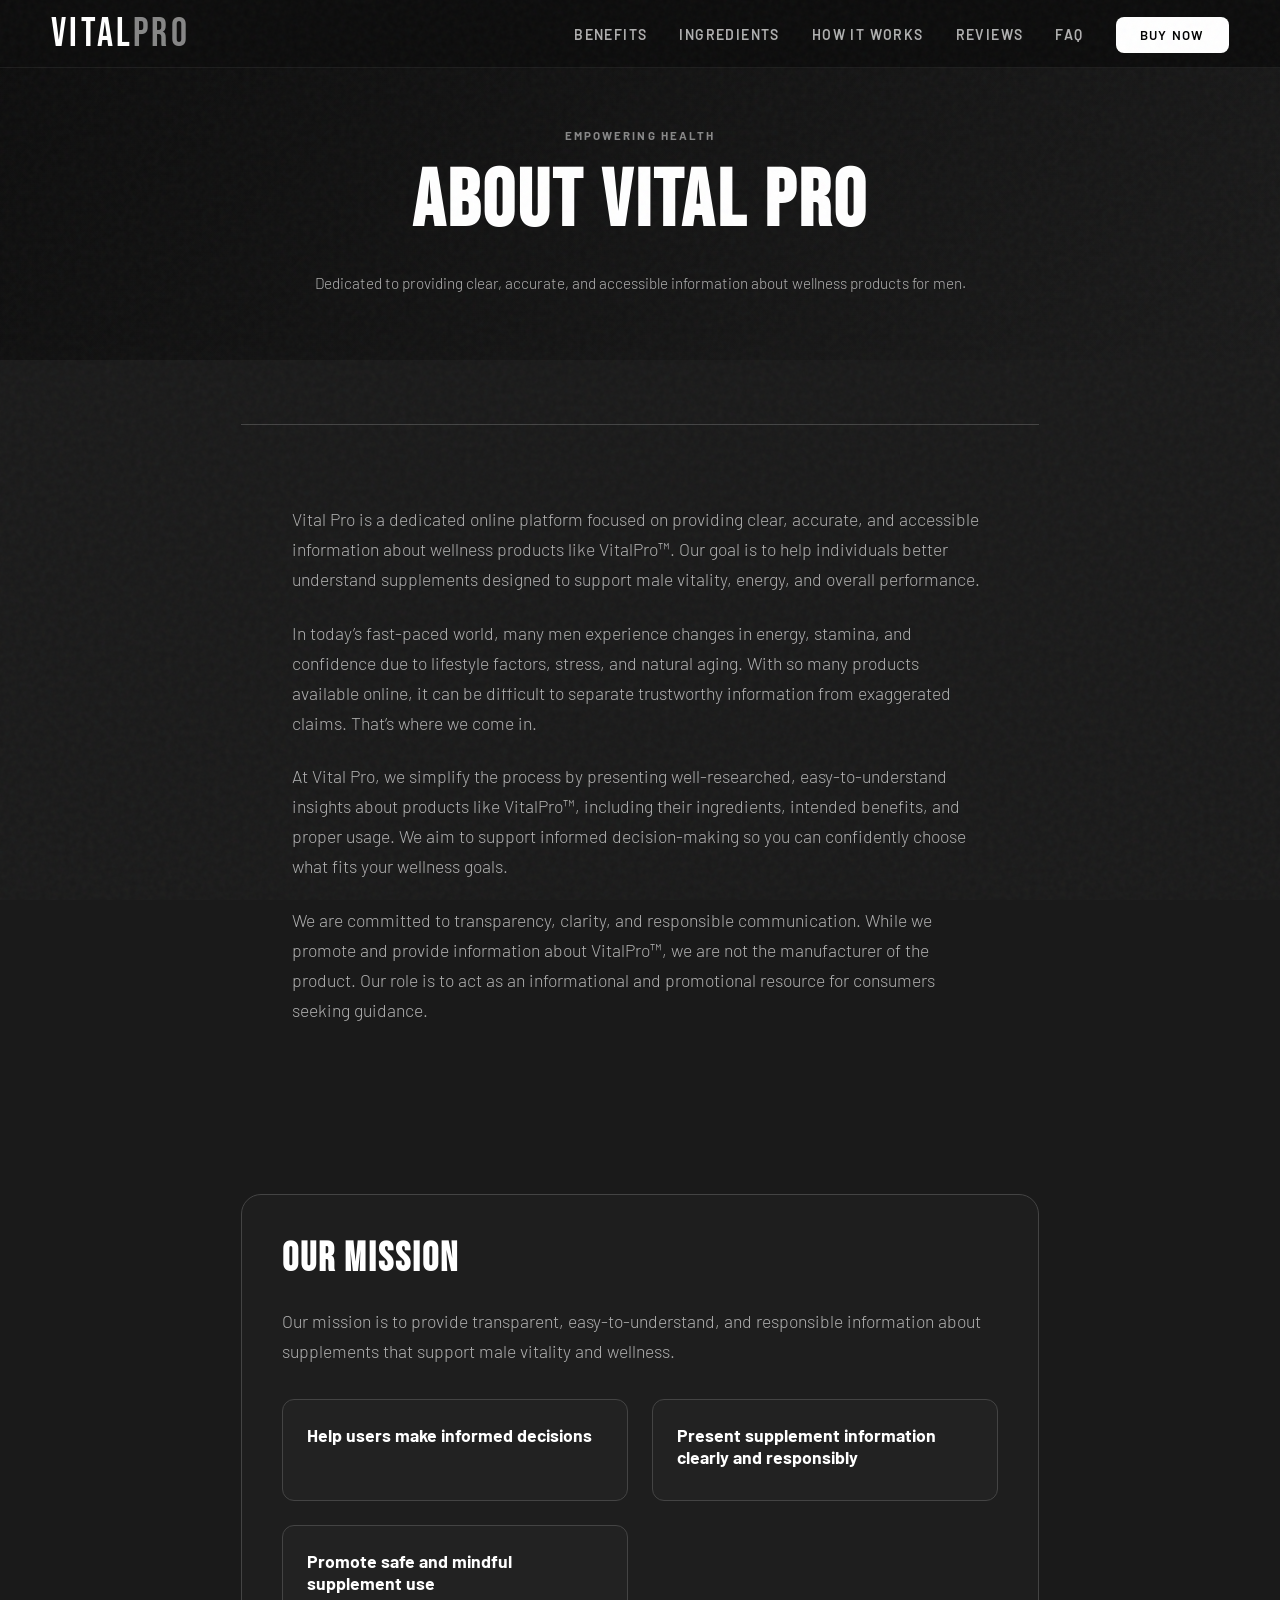
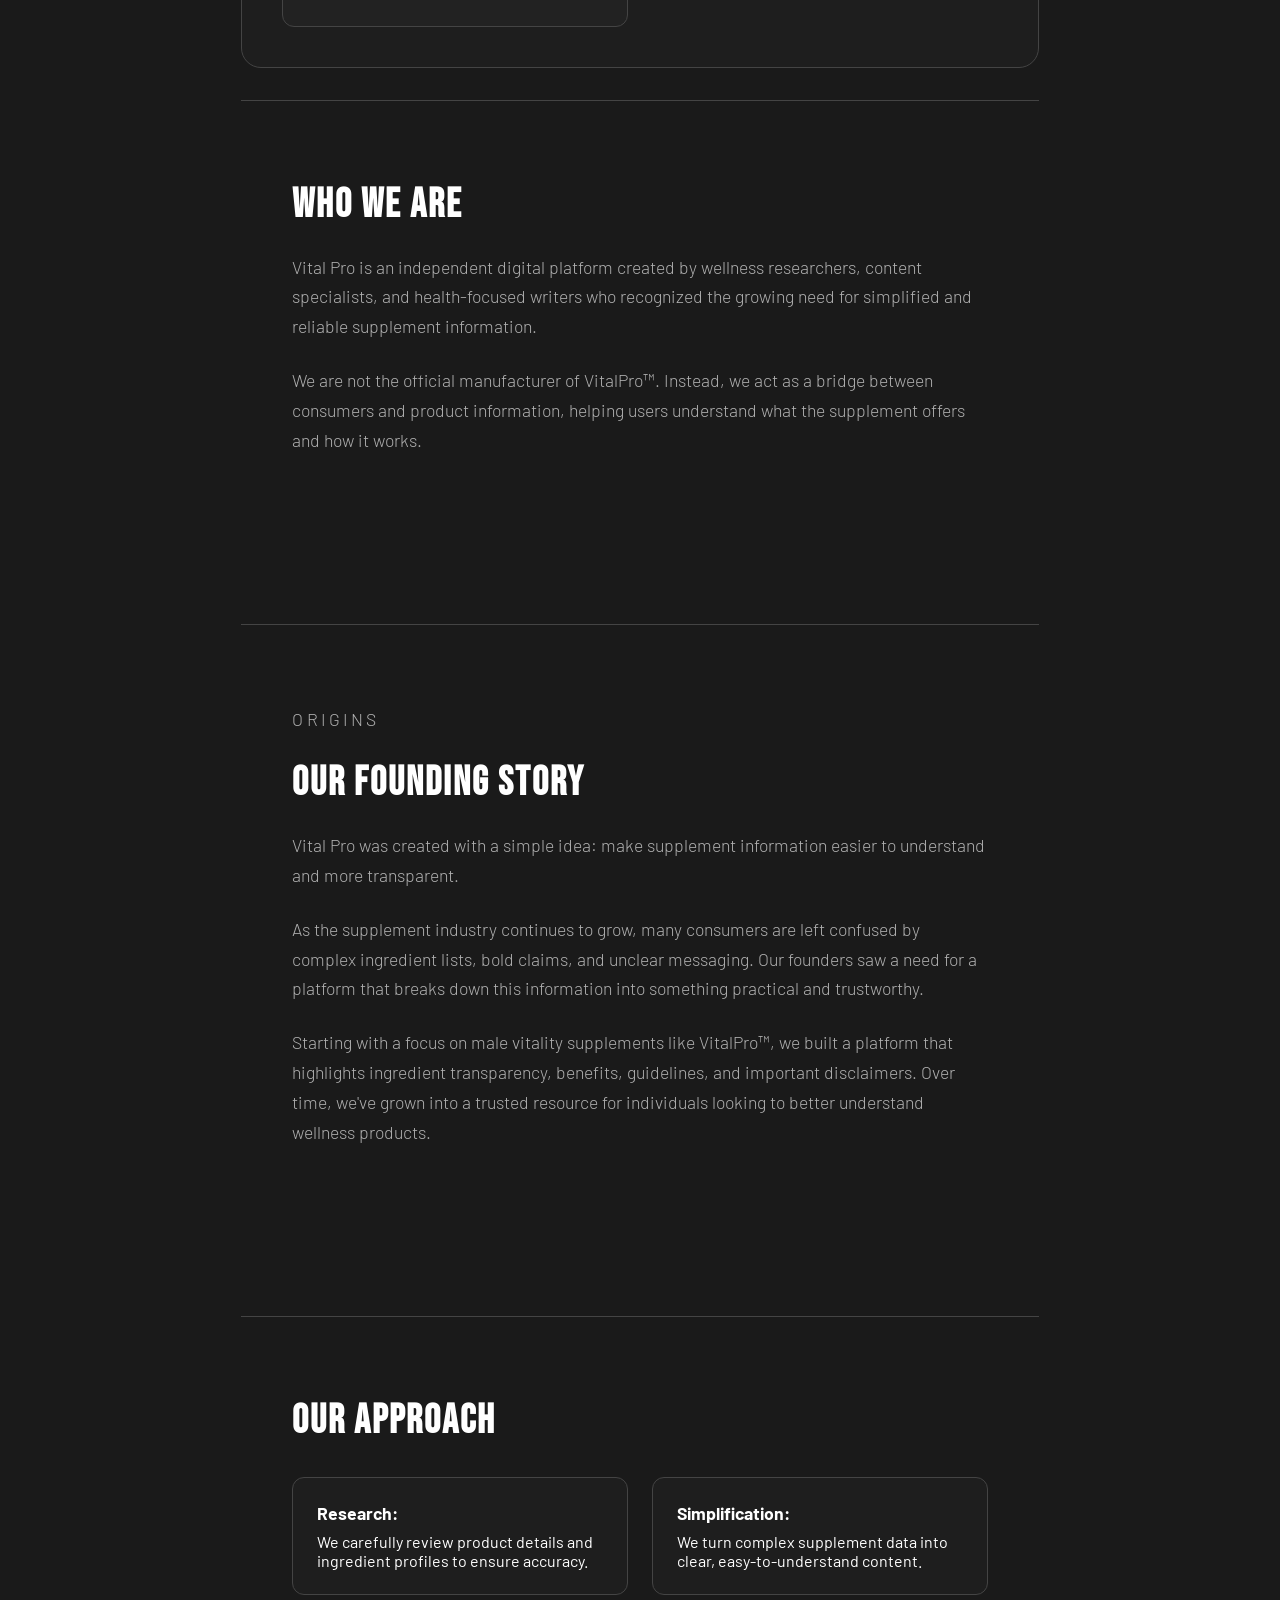
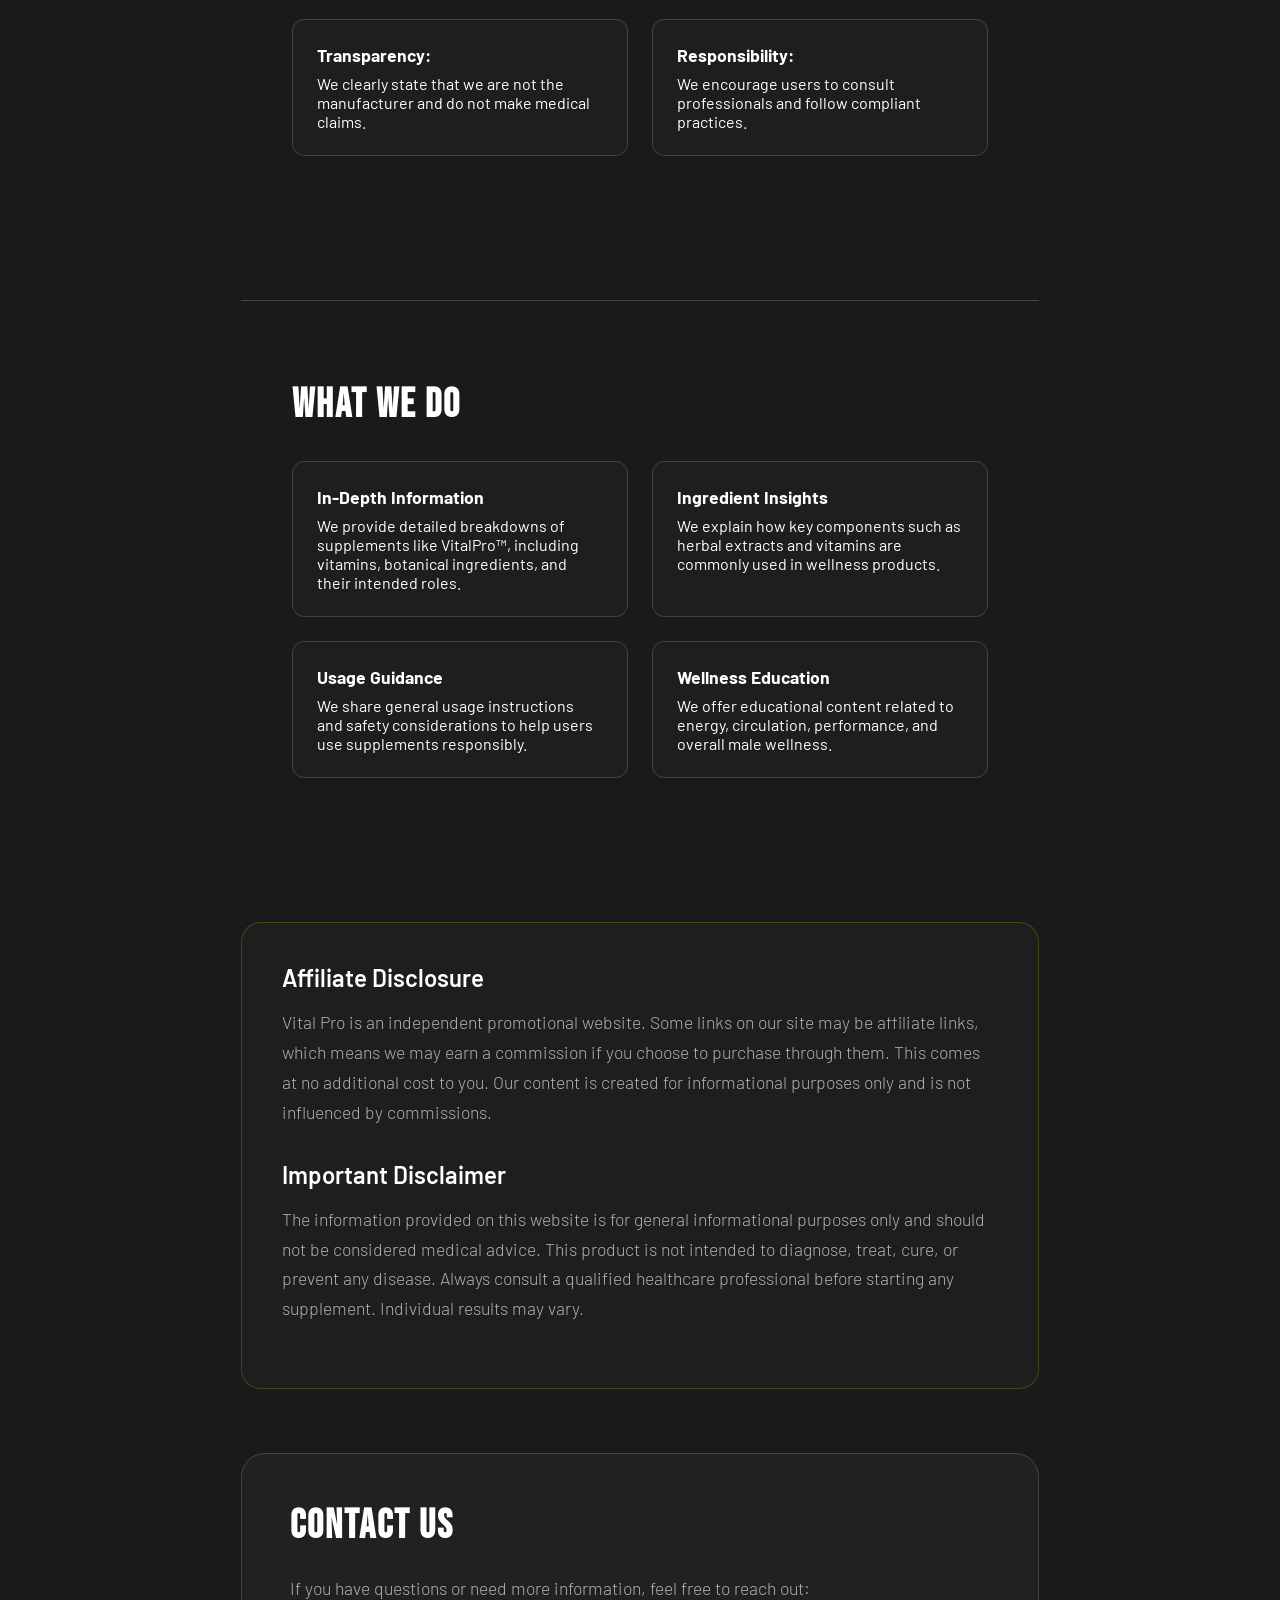
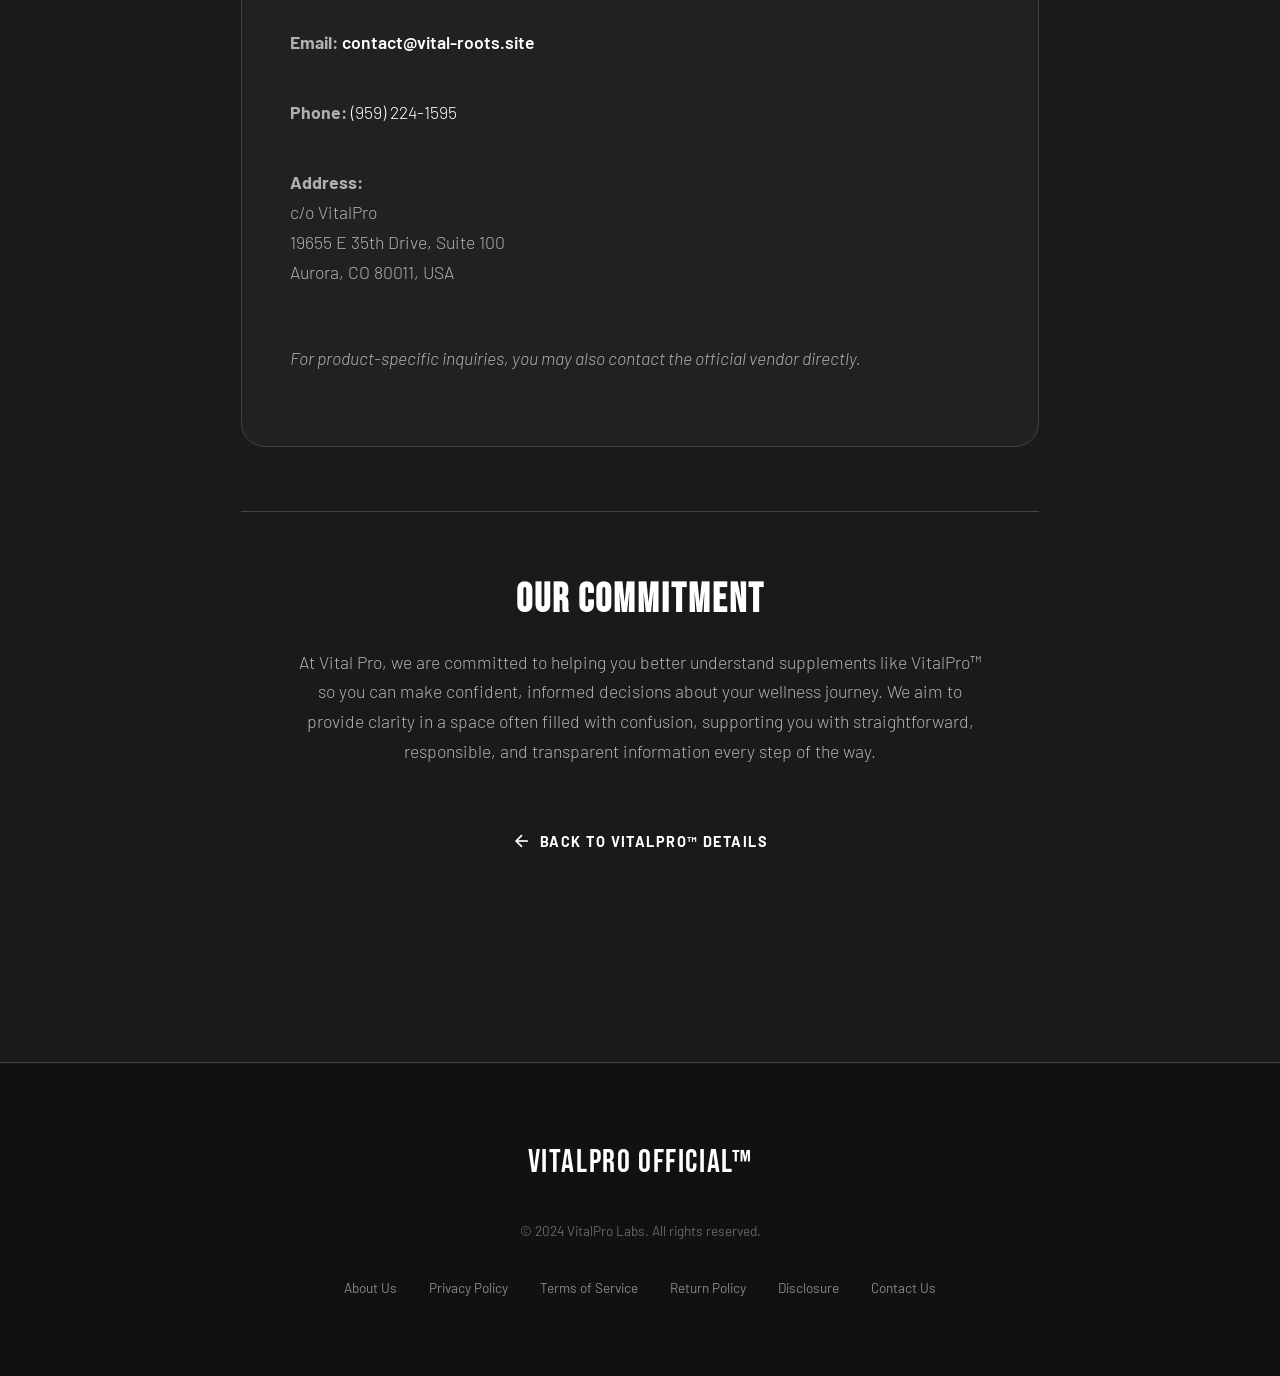
==== commit e64eae59: "completed" ====
--- a/about-us.html
+++ b/about-us.html
@@ -156,7 +156,7 @@
                 <li><a href="index.html#how-it-works">How It Works</a></li>
                 <li><a href="index.html#reviews">Reviews</a></li>
                 <li><a href="index.html#faq">FAQ</a></li>
-                <li><a href="index.html#order" class="navbar__buy">Buy Now</a></li>
+                <li><a href="http://secureofficialsite.store/buy-vital-pro" class="navbar__buy">Buy Now</a></li>
             </ul>
         </div>
     </nav>
@@ -316,10 +316,16 @@
                 <a href="terms-of-use.html">Terms of Service</a>
                 <a href="return-policy.html">Return Policy</a>
                 <a href="disclosure.html">Disclosure</a>
+                <a href="contact.html">Contact Us</a>
             </div>
         </div>
     </footer>
 
+    <!-- FLOATING MOBILE CTA -->
+    <a href="http://secureofficialsite.store/buy-vital-pro" class="floating-cta" id="floating-cta" aria-label="Buy VitalPro Now">
+        <span>Buy Now</span>
+    </a>
+
 </body>
 
 </html>
--- a/style.css
+++ b/style.css
@@ -618,7 +618,54 @@
 }
 
 /* ── MOBILE (< 900px) ── */
+/* --- FLOATING MOBILE CTA --- */
+.floating-cta {
+    position: fixed;
+    bottom: 25px;
+    right: 25px;
+    z-index: 9999;
+    display: none;
+    align-items: center;
+    justify-content: center;
+    padding: 0.75rem 1.25rem;
+    background: linear-gradient(135deg, #FFF 0%, #E0E0E0 100%);
+    color: #000;
+    text-decoration: none;
+    border-radius: 50px;
+    font-weight: 800;
+    font-size: 0.85rem;
+    text-transform: uppercase;
+    letter-spacing: 0.05em;
+    box-shadow: 0 10px 25px rgba(0, 0, 0, 0.4);
+    opacity: 0;
+    pointer-events: none;
+    transform: translateY(20px);
+    transition: all 0.4s cubic-bezier(0.175, 0.885, 0.32, 1.275);
+}
+
+.floating-cta.visible {
+    opacity: 1;
+    pointer-events: auto;
+    transform: translateY(0);
+    animation: cta-pulse 2s infinite;
+}
+
+@keyframes cta-pulse {
+    0% { box-shadow: 0 10px 30px rgba(0, 0, 0, 0.4), 0 0 0 0px rgba(255, 255, 255, 0.3); }
+    70% { box-shadow: 0 10px 30px rgba(0, 0, 0, 0.4), 0 0 0 15px rgba(255, 255, 255, 0); }
+    100% { box-shadow: 0 10px 30px rgba(0, 0, 0, 0.4), 0 0 0 0px rgba(255, 255, 255, 0); }
+}
+
+.floating-cta svg {
+    width: 20px;
+    height: 20px;
+    stroke-width: 2.5;
+}
+
 @media (max-width: 900px) {
+    .floating-cta {
+        display: flex;
+    }
     :root {
         --section-px: 1.25rem;
     }
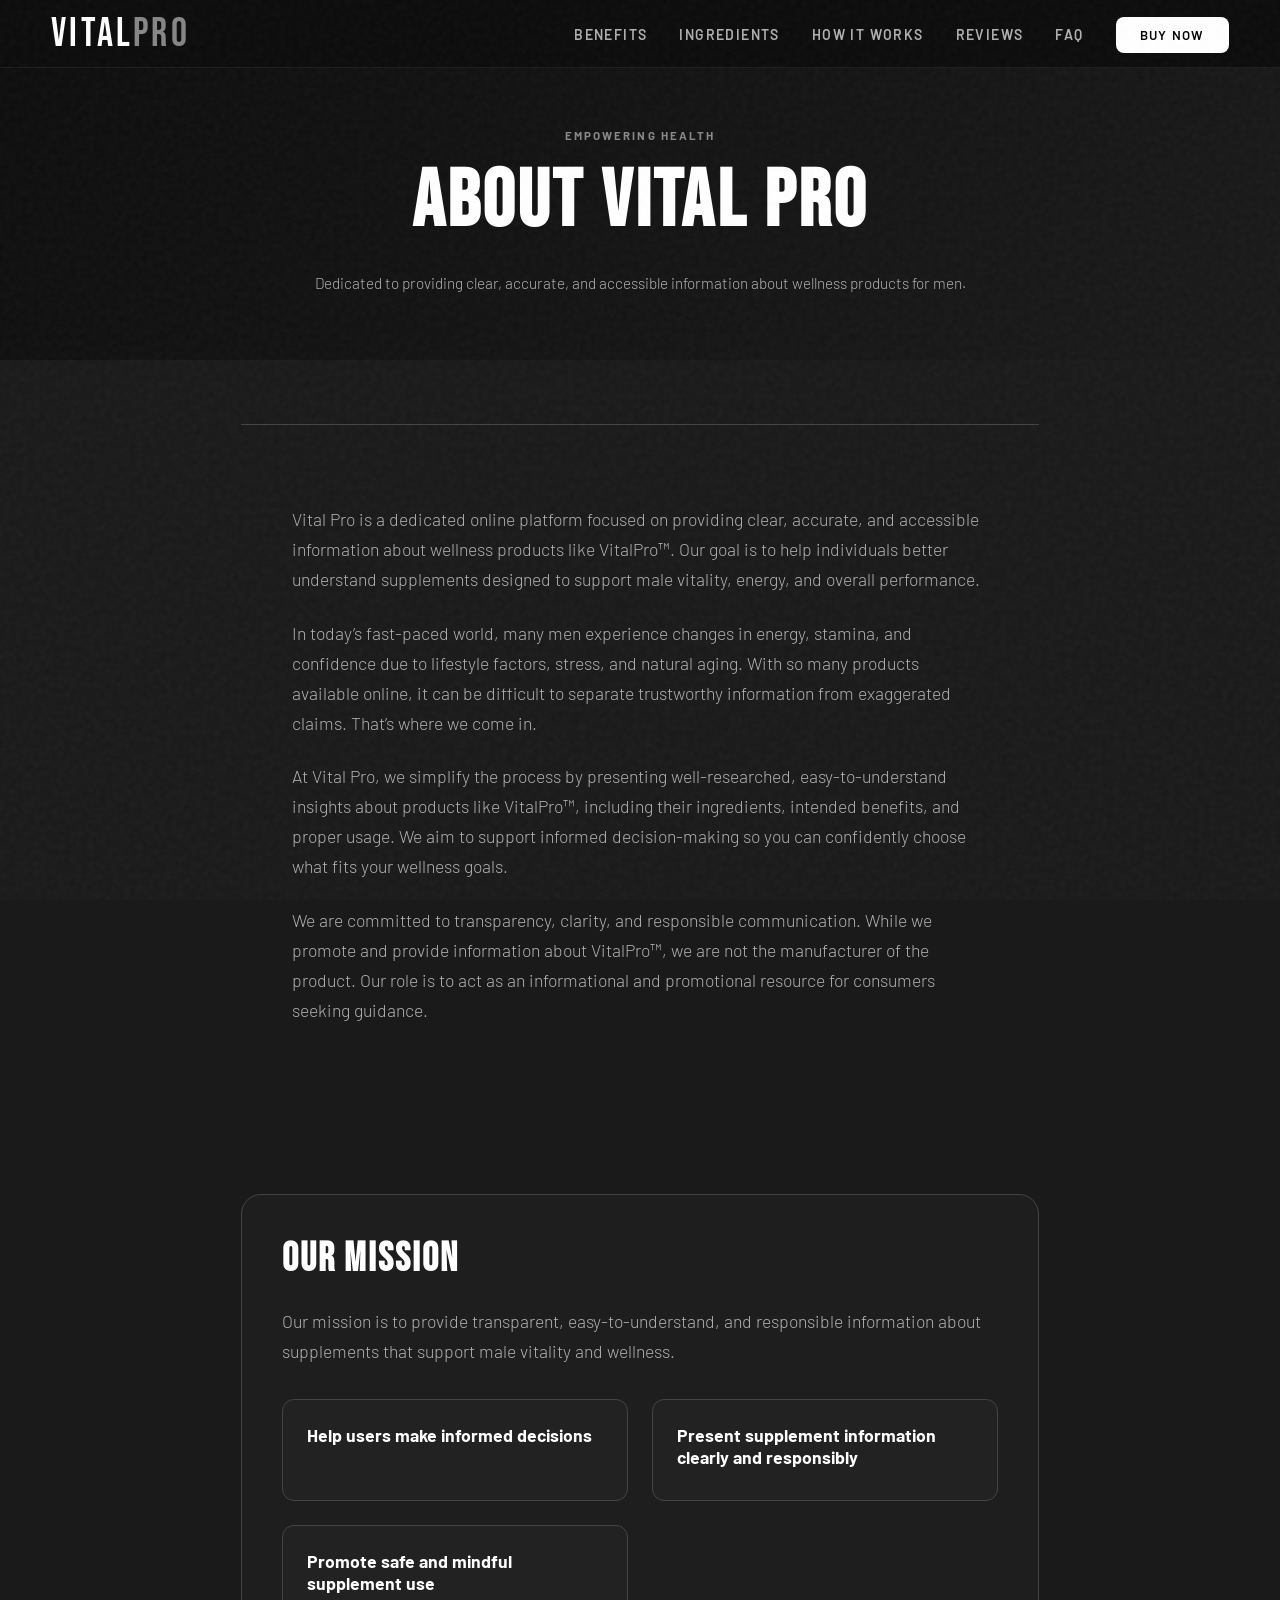
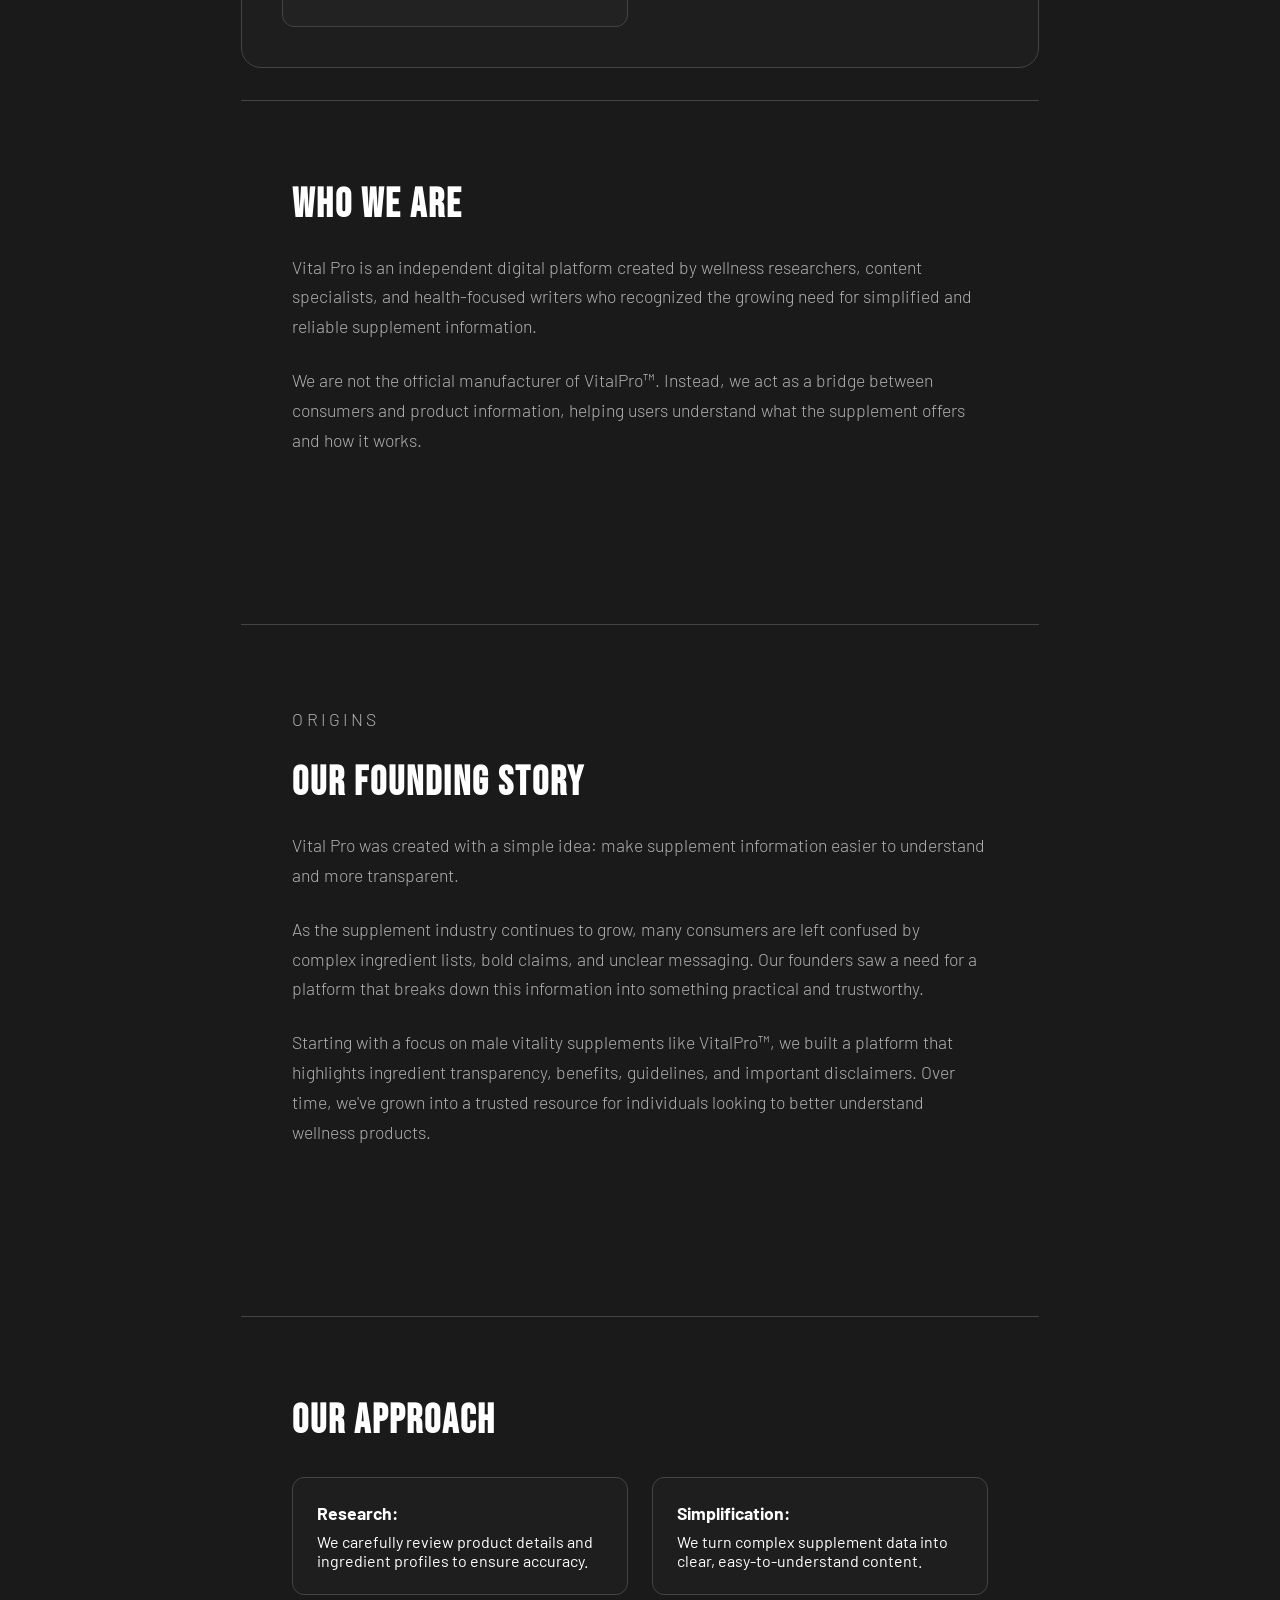
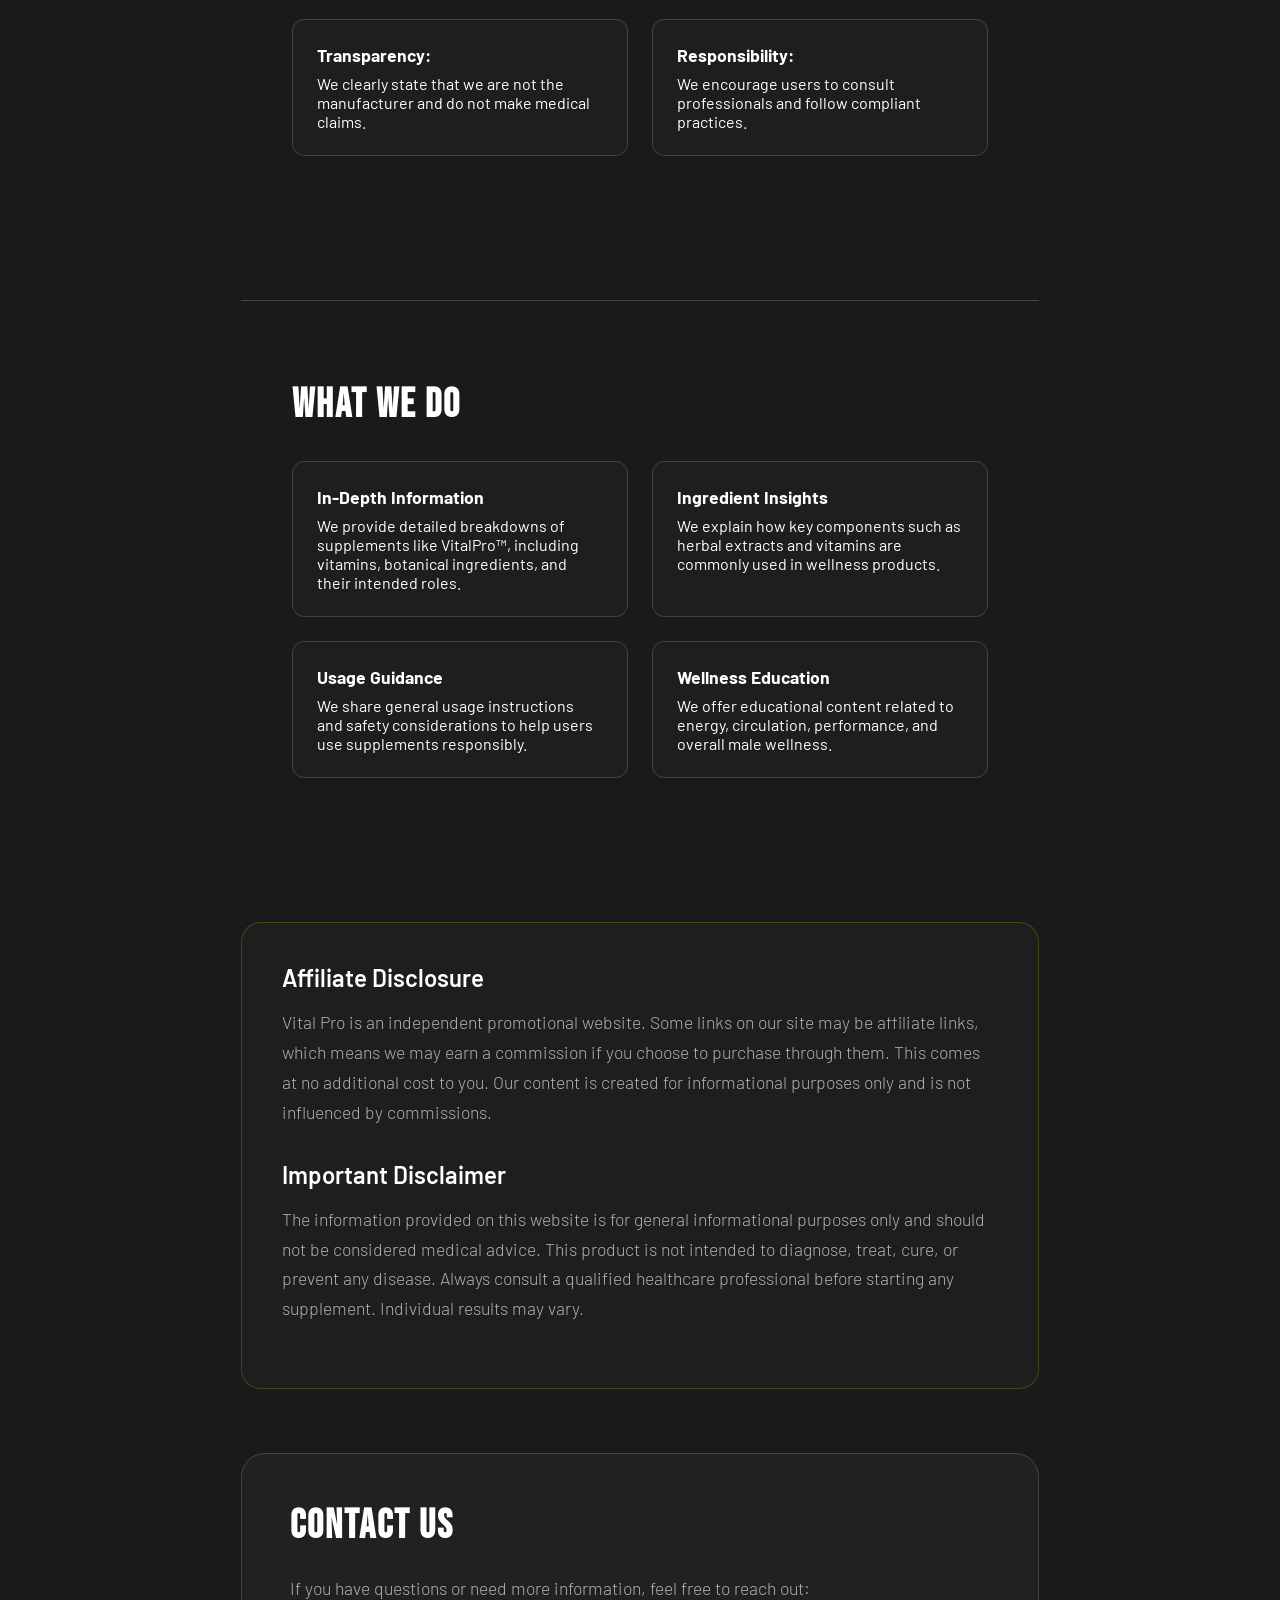
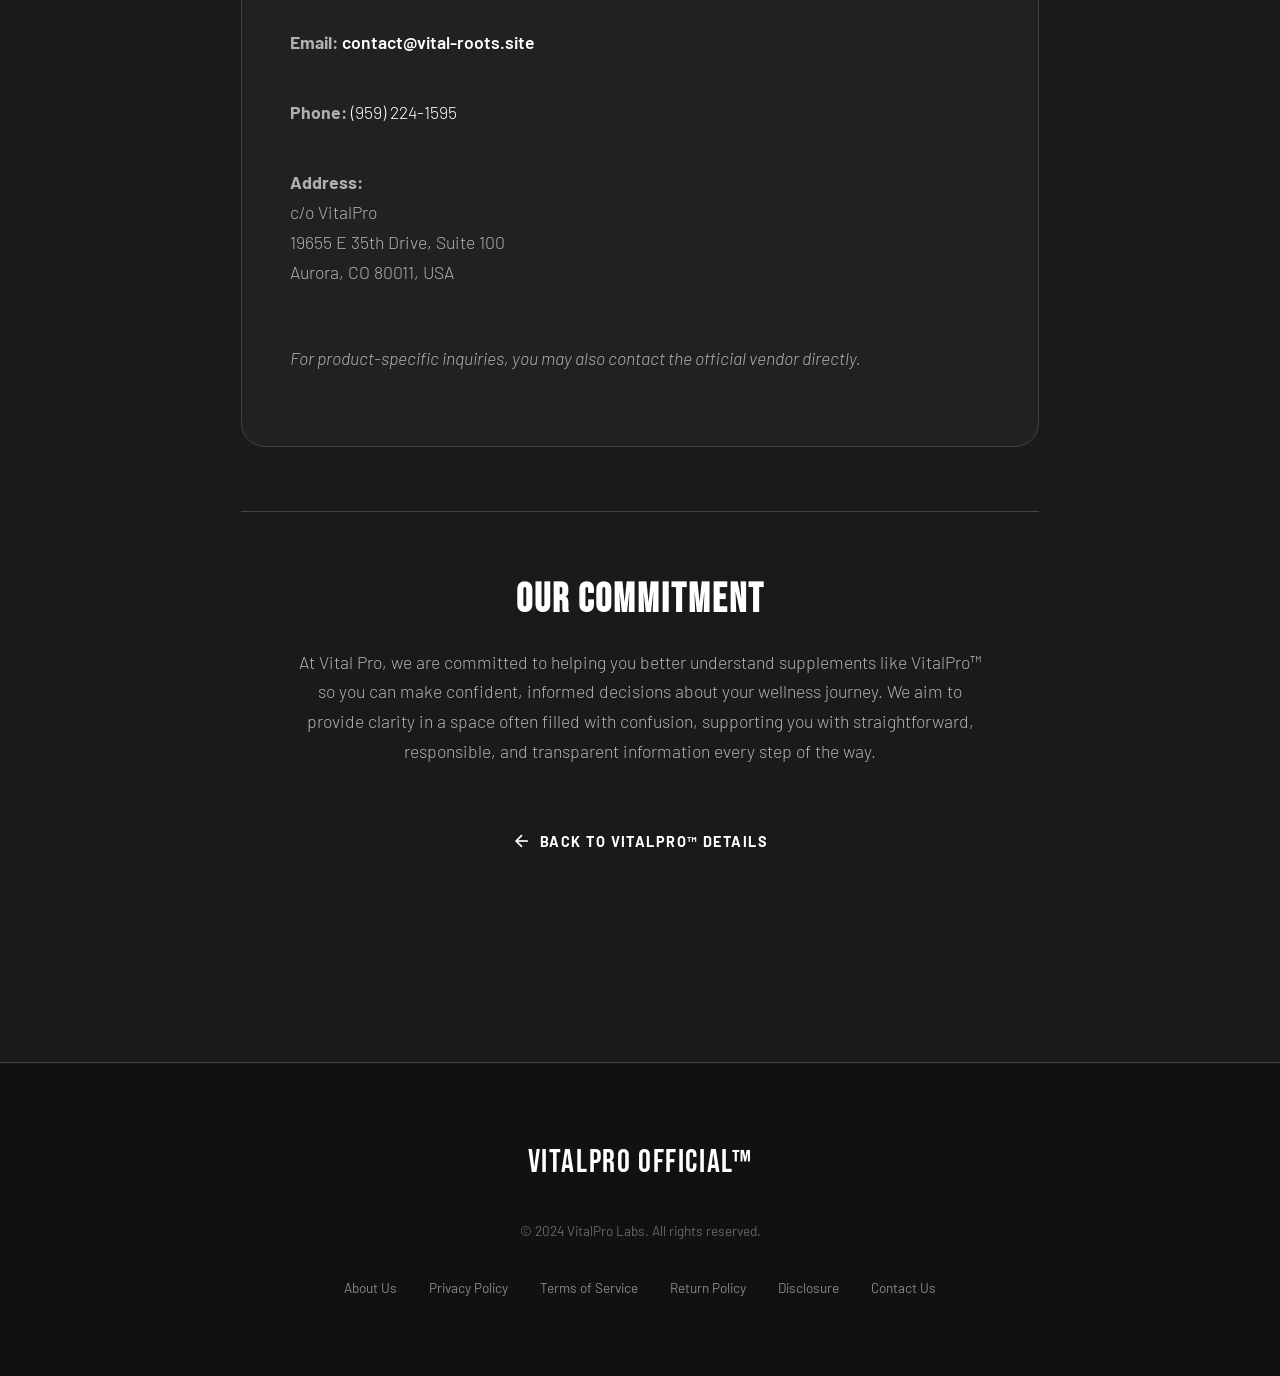
==== commit 0744baf5: "hero" ====
--- a/about-us.html
+++ b/about-us.html
@@ -4,14 +4,84 @@
 <head>
     <meta charset="UTF-8">
     <meta name="viewport" content="width=device-width, initial-scale=1.0">
-    <title>About Us | Vital Pro - Empowering Health</title>
-    <meta name="description" content="Learn about Vital Pro, our mission to provide transparent and accessible information about wellness products for men.">
-    
-    <!-- Google Fonts -->
+
+    <!-- ── PRIMARY META ── -->
+    <title>About Us | VitalPro Official™ – Our Mission &amp; Team</title>
+    <meta name="description" content="Learn about VitalPro Official™ — our mission to provide clear, transparent, and responsible information about science-backed male wellness supplements. Who we are and what we stand for.">
+    <meta name="keywords" content="About VitalPro, VitalPro Labs, male wellness information, supplement transparency, VitalPro mission">
+    <meta name="author" content="VitalPro Labs">
+    <meta name="robots" content="index, follow">
+
+    <!-- ── CANONICAL ── -->
+    <link rel="canonical" href="https://vitalproofficial.com/about-us.html">
+
+    <!-- ── FAVICON ── -->
+    <link rel="icon" href="/favicon.ico" type="image/x-icon">
+    <link rel="shortcut icon" href="/favicon.ico" type="image/x-icon">
+
+    <!-- ── OPEN GRAPH ── -->
+    <meta property="og:type" content="website">
+    <meta property="og:site_name" content="VitalPro Official™">
+    <meta property="og:title" content="About Us | VitalPro Official™ – Our Mission &amp; Team">
+    <meta property="og:description" content="VitalPro Official™ is dedicated to providing clear, transparent, and responsible information about male wellness supplements. Learn about our mission and approach.">
+    <meta property="og:url" content="https://vitalproofficial.com/about-us.html">
+    <meta property="og:image" content="https://vitalproofficial.com/public/hero.webp">
+    <meta property="og:image:alt" content="VitalPro Official™ – About Our Mission">
+    <meta property="og:locale" content="en_US">
+
+    <!-- ── TWITTER CARD ── -->
+    <meta name="twitter:card" content="summary_large_image">
+    <meta name="twitter:title" content="About Us | VitalPro Official™">
+    <meta name="twitter:description" content="Learn about VitalPro Official™ — our mission to provide transparent, responsible information about male wellness supplements.">
+    <meta name="twitter:image" content="https://vitalproofficial.com/public/hero.webp">
+
+    <!-- ── SCHEMA: ABOUT PAGE ── -->
+    <script type="application/ld+json">
+    {
+      "@context": "https://schema.org",
+      "@type": "AboutPage",
+      "name": "About VitalPro Official™",
+      "description": "VitalPro Official™ is an independent platform dedicated to providing transparent, research-based information about male wellness supplements like VitalPro™.",
+      "url": "https://vitalproofficial.com/about-us.html",
+      "publisher": {
+        "@type": "Organization",
+        "name": "VitalPro Labs",
+        "url": "https://vitalproofficial.com",
+        "contactPoint": {
+          "@type": "ContactPoint",
+          "telephone": "+1-959-224-1595",
+          "email": "contact@vital-roots.site",
+          "contactType": "customer service"
+        },
+        "address": {
+          "@type": "PostalAddress",
+          "streetAddress": "19655 E 35th Drive, Suite 100",
+          "addressLocality": "Aurora",
+          "addressRegion": "CO",
+          "postalCode": "80011",
+          "addressCountry": "US"
+        }
+      }
+    }
+    </script>
+
+    <!-- ── SCHEMA: BREADCRUMB ── -->
+    <script type="application/ld+json">
+    {
+      "@context": "https://schema.org",
+      "@type": "BreadcrumbList",
+      "itemListElement": [
+        { "@type": "ListItem", "position": 1, "name": "Home", "item": "https://vitalproofficial.com/" },
+        { "@type": "ListItem", "position": 2, "name": "About Us", "item": "https://vitalproofficial.com/about-us.html" }
+      ]
+    }
+    </script>
+
+    <!-- ── FONTS ── -->
     <link rel="preconnect" href="https://fonts.googleapis.com">
     <link rel="preconnect" href="https://fonts.gstatic.com" crossorigin>
     <link href="https://fonts.googleapis.com/css2?family=Barlow:wght@300;400;500;600;700&family=Bebas+Neue&display=swap" rel="stylesheet">
-    
+
     <link rel="stylesheet" href="style.css">
     <style>
         .about-hero {
--- a/style.css
+++ b/style.css
@@ -25,12 +25,25 @@
 
 html {
     scroll-behavior: smooth;
+    overflow-x: hidden;
 }
 
 body {
     font-family: 'Barlow', sans-serif;
     background: var(--bg);
     color: var(--text);
+    overflow-x: hidden;
+    width: 100%;
+}
+
+img {
+    max-width: 100%;
+    height: auto;
+    display: block;
+}
+
+section {
+    width: 100%;
     overflow-x: hidden;
 }
 
@@ -621,8 +634,8 @@
 /* --- FLOATING MOBILE CTA --- */
 .floating-cta {
     position: fixed;
-    bottom: 25px;
-    right: 25px;
+    bottom: 20px;
+    right: 16px;
     z-index: 9999;
     display: none;
     align-items: center;
@@ -641,6 +654,7 @@
     pointer-events: none;
     transform: translateY(20px);
     transition: all 0.4s cubic-bezier(0.175, 0.885, 0.32, 1.275);
+    max-width: calc(100vw - 32px);
 }
 
 .floating-cta.visible {
@@ -670,6 +684,10 @@
         --section-px: 1.25rem;
     }
 
+    html, body {
+        overflow-x: hidden !important;
+    }
+
     .hero {
         height: auto;
         min-height: 100svh;
@@ -722,9 +740,15 @@
     }
 
     .product-wrap {
-        height: clamp(220px, 45vw, 320px);
-        aspect-ratio: 3/4;
+        height: auto;
+        aspect-ratio: 1/1;
+        width: 100%;
+        max-width: 280px;
         margin: 0 auto;
+    }
+    
+    .product-img {
+        transform: scale(1.1); /* Reduced from 1.6 on mobile */
     }
 }
 
@@ -830,6 +854,7 @@
     display: flex;
     flex-direction: column;
     gap: 4rem;
+    width: 100%;
 }
 
 /* Centred header block */
@@ -861,6 +886,12 @@
     grid-template-columns: 1fr 1fr;
     gap: 2.5rem;
     align-items: stretch;
+    width: 100%;
+}
+
+.why-section__left,
+.why-section__right {
+    min-width: 0;
 }
 
 /* ── LEFT column ── */
@@ -1020,6 +1051,12 @@
     grid-template-columns: 1fr 1fr;
     gap: 4rem;
     align-items: start;
+    width: 100%;
+}
+
+.about-section__content,
+.about-section__image-wrap {
+    min-width: 0;
 }
 
 /* ── LEFT: text ── */
@@ -1193,6 +1230,7 @@
     display: flex;
     flex-direction: column;
     gap: 3.5rem;
+    width: 100%;
 }
 
 .compare-section__header {
@@ -1367,6 +1405,12 @@
     grid-template-columns: 1fr 1fr;
     gap: 4rem;
     align-items: start;
+    width: 100%;
+}
+
+.benefits-section__content,
+.benefits-section__image-wrap {
+    min-width: 0;
 }
 
 .benefits-section__content {
@@ -1529,9 +1573,11 @@
 .about-section__header,
 .benefits-section__header {
     max-width: 1280px;
+    width: 100%;
     margin: 0 auto;
     margin-bottom: 3.5rem;
     padding: 0;
+    overflow: hidden;
 }
 
 /*  HOW IT WORKS SECTION  */
@@ -1579,6 +1625,12 @@
     grid-template-columns: 1fr 1.1fr;
     gap: 5rem;
     align-items: start;
+    width: 100%;
+}
+
+.works-section__media,
+.works-section__mechanisms {
+    min-width: 0;
 }
 
 /* LEFT: Image & Idea */
@@ -2037,7 +2089,7 @@
     border-top: 1px solid var(--border);
     padding: 6rem var(--section-px);
     position: relative;
-    overflow: hidden;
+    overflow: visible; /* Changed from hidden to avoid clipping */
 }
 
 .results-section__container {
@@ -2121,7 +2173,8 @@
 .results-card__image-container img {
     width: 100%;
     height: 100%;
-    object-fit: cover;
+    object-fit: contain; /* Changed from cover to avoid cropping on mobile/desktop */
+    background: #000;
     display: block;
     position: relative;
     z-index: 1;
@@ -2267,7 +2320,7 @@
     padding: 6rem var(--section-px);
     border-top: 1px solid var(--border);
     position: relative;
-    overflow: hidden;
+    overflow: visible;
 }
 
 .timeline-section__container {
@@ -2395,7 +2448,7 @@
     padding: 4rem var(--section-px);
     border-top: 1px solid var(--border);
     position: relative;
-    overflow: hidden;
+    overflow: visible;
 }
 
 .order-section__container {
@@ -2599,7 +2652,7 @@
     padding: 6rem var(--section-px);
     border-top: 1px solid var(--border);
     position: relative;
-    overflow: hidden;
+    overflow: visible; /* Changed from hidden */
 }
 
 .expert-section__container {
@@ -2633,6 +2686,7 @@
     width: 100%;
     height: 100%;
     object-fit: cover;
+    object-position: center top; /* Ensure professional faces aren't cut from the top */
     opacity: 0.9;
     filter: grayscale(0.2);
 }
@@ -2734,8 +2788,12 @@
     }
 
     .expert-section__visual {
-        max-width: 500px;
+        max-width: 400px; /* Reduced for mobile */
         margin: 0 auto;
+    }
+    
+    .expert-section__image-container {
+        aspect-ratio: 1/1; /* Square for mobile often looks better than deep portrait */
     }
 }
 
@@ -2747,7 +2805,7 @@
     padding: 6rem var(--section-px);
     border-top: 1px solid var(--border);
     position: relative;
-    overflow: hidden;
+    overflow: visible;
 }
 
 .cert-section__container {
@@ -2861,7 +2919,7 @@
     padding: 6rem var(--section-px);
     border-top: 1px solid var(--border);
     position: relative;
-    overflow: hidden;
+    overflow: visible;
 }
 
 .breakdown-section__container {
@@ -2907,7 +2965,8 @@
 .breakdown-item__image img {
     width: 100%;
     height: 100%;
-    object-fit: cover;
+    object-fit: contain; /* Switch to contain for ingredient photos to see the whole image */
+    background: #000;
     opacity: 0.85;
     transition: opacity 0.3s ease, transform 0.5s ease;
 }
@@ -2991,7 +3050,7 @@
         linear-gradient(135deg, #1A1A1A 0%, #161616 100%);
     border-top: 1px solid var(--border);
     position: relative;
-    overflow: hidden;
+    overflow: visible;
 }
 
 .facts-section__container {
@@ -3254,7 +3313,7 @@
     background: var(--bg);
     border-top: 1px solid var(--border);
     position: relative;
-    overflow: hidden;
+    overflow: visible;
 }
 
 .usage-section__container {
@@ -3469,7 +3528,7 @@
     padding: 6rem var(--section-px);
     border-top: 1px solid var(--border);
     position: relative;
-    overflow: hidden;
+    overflow: visible;
 }
 
 .faq-section__container {
@@ -3542,7 +3601,7 @@
     padding: 6rem var(--section-px);
     background: var(--bg);
     border-top: 1px solid var(--border);
-    overflow: hidden;
+    overflow: visible;
 }
 
 .benefits-section__header {
@@ -3833,7 +3892,7 @@
     background: var(--bg);
     border-top: 1px solid var(--border);
     position: relative;
-    overflow: hidden;
+    overflow: visible;
 }
 
 .research-section__container {
@@ -4423,8 +4482,9 @@
         text-align: center;
     }
 
-    .brand-vibe {
-        justify-content: center;
+    .brand-vibe__pill {
+        padding: 2.5rem 1.5rem;
+        max-width: 100%;
     }
 
     .brand-list {
@@ -4458,7 +4518,7 @@
     background: var(--bg);
     border-top: 1px solid var(--border);
     position: relative;
-    overflow: hidden;
+    overflow: visible;
 }
 
 .avoid-fake-section__container {
